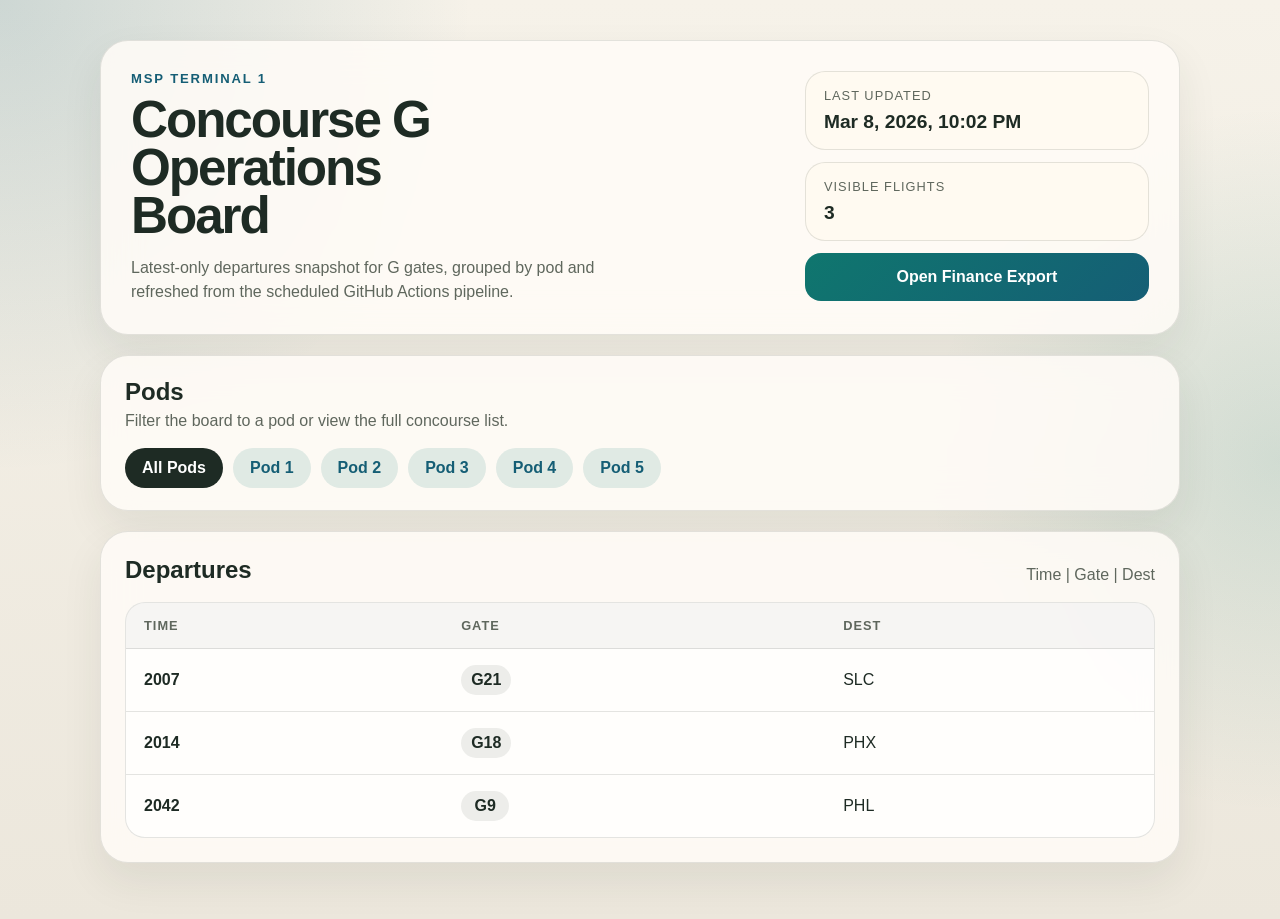
==== docs/index.html @ a5a3e218 "Initial commit" ====
<!doctype html>
<html lang="en">
  <head>
    <meta charset="utf-8">
    <meta name="viewport" content="width=device-width, initial-scale=1">
    <title>MSP G Concourse Ops Board</title>
    <link rel="stylesheet" href="./styles.css">
  </head>
  <body>
    <main class="shell">
      <section class="hero">
        <div class="hero-copy">
          <p class="eyebrow">MSP Terminal 1</p>
          <h1>Concourse G Operations Board</h1>
          <p class="lede">
            Latest-only departures snapshot for G gates, grouped by pod and refreshed from the
            scheduled GitHub Actions pipeline.
          </p>
        </div>
        <div class="hero-meta">
          <div class="stat">
            <span class="stat-label">Last Updated</span>
            <span class="stat-value" id="last-updated">Awaiting snapshot</span>
          </div>
          <div class="stat">
            <span class="stat-label">Visible Flights</span>
            <span class="stat-value" id="visible-count">0</span>
          </div>
          <a class="finance-link" href="./finance.txt">Open Finance Export</a>
        </div>
      </section>

      <section class="controls">
        <div class="controls-copy">
          <h2>Pods</h2>
          <p>Filter the board to a pod or view the full concourse list.</p>
        </div>
        <div class="pod-filters" id="pod-filters" aria-label="Pod filters"></div>
      </section>

      <section class="board">
        <div class="board-header">
          <h2>Departures</h2>
          <p id="board-caption">Time | Gate | Dest</p>
        </div>
        <div class="table-wrap">
          <table>
            <thead>
              <tr>
                <th>Time</th>
                <th>Gate</th>
                <th>Dest</th>
              </tr>
            </thead>
            <tbody id="departures-body"></tbody>
          </table>
          <div class="empty-state hidden" id="empty-state">No departures match this pod.</div>
        </div>
      </section>
    </main>

    <script src="./app.js" defer></script>
  </body>
</html>
---- docs/styles.css ----
:root {
  --bg: #f3efe6;
  --panel: rgba(255, 252, 247, 0.86);
  --panel-strong: #fffaf1;
  --ink: #1e2b24;
  --muted: #5f675d;
  --line: rgba(34, 45, 38, 0.12);
  --accent: #0f766e;
  --accent-strong: #155e75;
  --accent-soft: rgba(15, 118, 110, 0.12);
  --shadow: 0 18px 40px rgba(32, 45, 38, 0.08);
}

* {
  box-sizing: border-box;
}

body {
  margin: 0;
  min-height: 100vh;
  background:
    radial-gradient(circle at top left, rgba(21, 94, 117, 0.18), transparent 30%),
    radial-gradient(circle at right center, rgba(15, 118, 110, 0.14), transparent 26%),
    linear-gradient(180deg, #f6f2e9 0%, #ece7dc 100%);
  color: var(--ink);
  font-family: "Avenir Next", "Segoe UI", sans-serif;
}

.shell {
  width: min(1080px, calc(100vw - 32px));
  margin: 0 auto;
  padding: 40px 0 56px;
}

.hero,
.controls,
.board {
  background: var(--panel);
  backdrop-filter: blur(18px);
  border: 1px solid var(--line);
  border-radius: 28px;
  box-shadow: var(--shadow);
}

.hero {
  display: grid;
  gap: 24px;
  grid-template-columns: minmax(0, 1.7fr) minmax(280px, 0.9fr);
  padding: 30px;
}

.eyebrow {
  margin: 0 0 10px;
  color: var(--accent-strong);
  font-size: 0.82rem;
  font-weight: 700;
  letter-spacing: 0.14em;
  text-transform: uppercase;
}

h1,
h2,
p {
  margin: 0;
}

h1 {
  font-size: clamp(2rem, 4vw, 3.6rem);
  line-height: 0.94;
  letter-spacing: -0.04em;
  max-width: 12ch;
}

.lede {
  margin-top: 16px;
  max-width: 56ch;
  color: var(--muted);
  line-height: 1.5;
}

.hero-meta {
  display: grid;
  gap: 12px;
  align-content: start;
}

.stat {
  background: var(--panel-strong);
  border: 1px solid var(--line);
  border-radius: 20px;
  padding: 16px 18px;
}

.stat-label {
  display: block;
  color: var(--muted);
  font-size: 0.8rem;
  letter-spacing: 0.08em;
  text-transform: uppercase;
}

.stat-value {
  display: block;
  margin-top: 8px;
  font-size: 1.2rem;
  font-weight: 700;
}

.finance-link {
  display: inline-flex;
  align-items: center;
  justify-content: center;
  min-height: 48px;
  padding: 0 18px;
  border-radius: 16px;
  background: linear-gradient(135deg, var(--accent) 0%, var(--accent-strong) 100%);
  color: white;
  font-weight: 700;
  text-decoration: none;
}

.controls {
  margin-top: 20px;
  padding: 22px 24px;
}

.controls-copy p {
  margin-top: 6px;
  color: var(--muted);
}

.pod-filters {
  display: flex;
  flex-wrap: wrap;
  gap: 10px;
  margin-top: 18px;
}

.pill {
  appearance: none;
  border: 1px solid transparent;
  border-radius: 999px;
  background: var(--accent-soft);
  color: var(--accent-strong);
  cursor: pointer;
  font: inherit;
  font-weight: 700;
  padding: 10px 16px;
}

.pill.active {
  background: var(--ink);
  color: white;
}

.board {
  margin-top: 20px;
  padding: 24px;
}

.board-header {
  display: flex;
  align-items: end;
  justify-content: space-between;
  gap: 16px;
  margin-bottom: 18px;
}

#board-caption {
  color: var(--muted);
}

.table-wrap {
  overflow: hidden;
  border: 1px solid var(--line);
  border-radius: 20px;
  background: rgba(255, 255, 255, 0.74);
}

table {
  width: 100%;
  border-collapse: collapse;
}

thead th {
  padding: 15px 18px;
  background: rgba(30, 43, 36, 0.04);
  color: var(--muted);
  font-size: 0.8rem;
  letter-spacing: 0.08em;
  text-align: left;
  text-transform: uppercase;
}

tbody td {
  padding: 16px 18px;
  border-top: 1px solid var(--line);
  font-size: 1rem;
}

tbody tr:hover {
  background: rgba(15, 118, 110, 0.05);
}

.time-cell {
  font-variant-numeric: tabular-nums;
  font-weight: 700;
}

.gate-badge {
  display: inline-flex;
  min-width: 48px;
  justify-content: center;
  padding: 6px 10px;
  border-radius: 999px;
  background: rgba(30, 43, 36, 0.08);
  font-weight: 700;
}

.empty-state {
  padding: 24px 18px;
  color: var(--muted);
}

.hidden {
  display: none;
}

@media (max-width: 760px) {
  .shell {
    width: min(100vw - 20px, 1080px);
    padding: 20px 0 34px;
  }

  .hero {
    grid-template-columns: 1fr;
    padding: 24px;
  }

  .controls,
  .board {
    padding: 18px;
  }

  .board-header {
    flex-direction: column;
    align-items: start;
  }

  thead th,
  tbody td {
    padding: 13px 12px;
  }
}
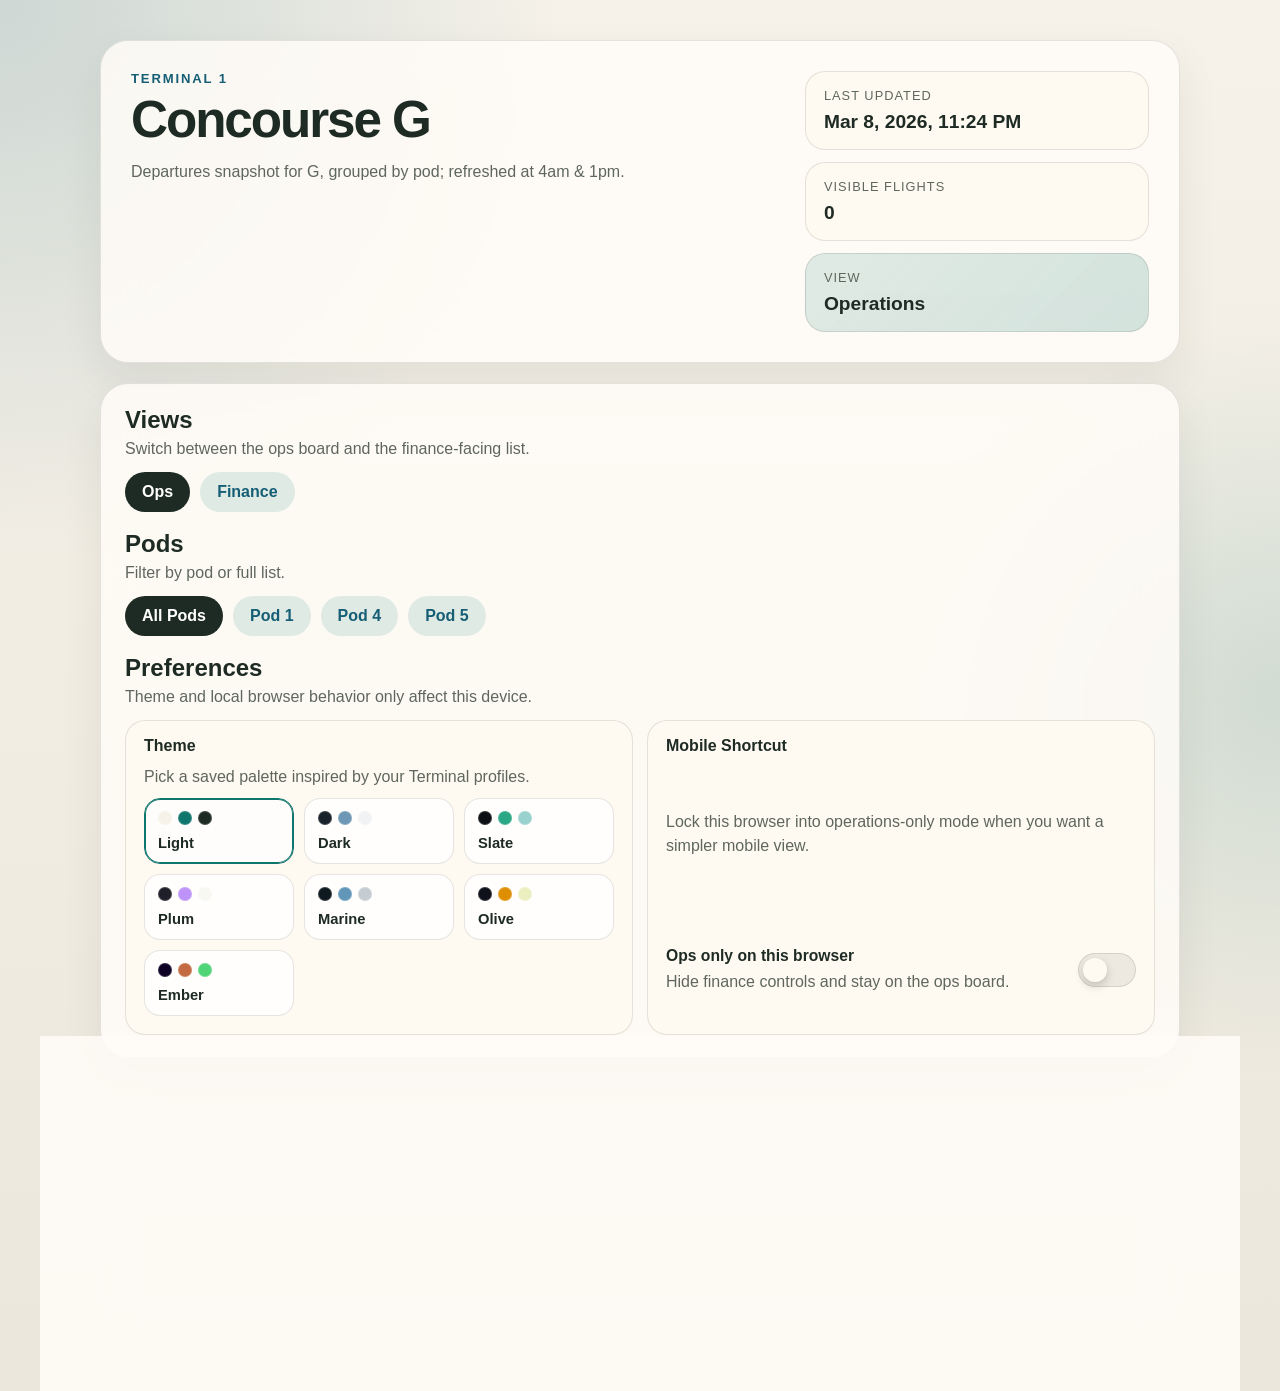
==== commit d89d4415: "Add themes and ops-only mode" ====
--- a/docs/index.html
+++ b/docs/index.html
@@ -3,18 +3,27 @@
   <head>
     <meta charset="utf-8">
     <meta name="viewport" content="width=device-width, initial-scale=1">
-    <title>MSP G Concourse Ops Board</title>
+    <title>MSP Flight Board</title>
+    <script>
+      try {
+        const theme = localStorage.getItem("mspage-gcon-theme");
+        if (theme) {
+          document.documentElement.dataset.theme = theme;
+        }
+      } catch (error) {
+        console.warn("Theme preference unavailable.", error);
+      }
+    </script>
     <link rel="stylesheet" href="./styles.css">
   </head>
   <body>
     <main class="shell">
       <section class="hero">
         <div class="hero-copy">
-          <p class="eyebrow">MSP Terminal 1</p>
-          <h1>Concourse G Operations Board</h1>
+          <p class="eyebrow">Terminal 1</p>
+          <h1>Concourse G</h1>
           <p class="lede">
-            Latest-only departures snapshot for G gates, grouped by pod and refreshed from the
-            scheduled GitHub Actions pipeline.
+            Departures snapshot for G, grouped by pod; refreshed at 4am & 1pm.
           </p>
         </div>
         <div class="hero-meta">
@@ -26,35 +35,74 @@
             <span class="stat-label">Visible Flights</span>
             <span class="stat-value" id="visible-count">0</span>
           </div>
-          <a class="finance-link" href="./finance.txt">Open Finance Export</a>
+          <div class="stat stat-accent">
+            <span class="stat-label">View</span>
+            <span class="stat-value" id="active-view-label">Operations</span>
+          </div>
         </div>
       </section>
 
       <section class="controls">
-        <div class="controls-copy">
-          <h2>Pods</h2>
-          <p>Filter the board to a pod or view the full concourse list.</p>
+        <div class="controls-block">
+          <div class="controls-copy">
+            <h2>Views</h2>
+            <p>Switch between the ops board and the finance-facing list.</p>
+          </div>
+          <div class="view-switch" id="view-switch" aria-label="View switch"></div>
         </div>
-        <div class="pod-filters" id="pod-filters" aria-label="Pod filters"></div>
+        <div class="controls-block">
+          <div class="controls-copy">
+            <h2>Pods</h2>
+            <p id="pod-copy">Filter by pod or full list.</p>
+          </div>
+          <div class="pod-filters" id="pod-filters" aria-label="Pod filters"></div>
+        </div>
+        <div class="controls-block">
+          <div class="controls-copy">
+            <h2>Preferences</h2>
+            <p>Theme and local browser behavior only affect this device.</p>
+          </div>
+          <div class="preferences-grid">
+            <div class="preference-card">
+              <h3>Theme</h3>
+              <p>Pick a saved palette inspired by your Terminal profiles.</p>
+              <div class="theme-switch" id="theme-switch" aria-label="Theme switch"></div>
+            </div>
+            <div class="preference-card">
+              <h3>Mobile Shortcut</h3>
+              <p>Lock this browser into operations-only mode when you want a simpler mobile view.</p>
+              <label class="ops-toggle" for="ops-only-toggle">
+                <span class="ops-toggle-copy">
+                  <strong>Ops only on this browser</strong>
+                  <span>Hide finance controls and stay on the ops board.</span>
+                </span>
+                <span class="toggle-ui">
+                  <input type="checkbox" id="ops-only-toggle">
+                  <span class="toggle-track" aria-hidden="true"></span>
+                </span>
+              </label>
+            </div>
+          </div>
+        </div>
       </section>
 
       <section class="board">
         <div class="board-header">
-          <h2>Departures</h2>
-          <p id="board-caption">Time | Gate | Dest</p>
+          <div>
+            <h2 id="board-title">Operations Board</h2>
+            <p id="board-caption">Time | Gate | Dest</p>
+          </div>
+          <div class="board-actions">
+            <p class="board-note" id="board-note">Flights stay visible through their ETD minute, then drop off the ops board.</p>
+            <a class="finance-link" id="finance-download" href="./finance.txt" download>Download Finance TXT</a>
+          </div>
         </div>
         <div class="table-wrap">
           <table>
-            <thead>
-              <tr>
-                <th>Time</th>
-                <th>Gate</th>
-                <th>Dest</th>
-              </tr>
-            </thead>
+            <thead id="departures-head"></thead>
             <tbody id="departures-body"></tbody>
           </table>
-          <div class="empty-state hidden" id="empty-state">No departures match this pod.</div>
+          <div class="empty-state hidden" id="empty-state">No departures match this view.</div>
         </div>
       </section>
     </main>
--- a/docs/styles.css
+++ b/docs/styles.css
@@ -1,14 +1,155 @@
 :root {
-  --bg: #f3efe6;
+  --bg-start: #f6f2e9;
+  --bg-end: #ece7dc;
+  --glow-a: rgba(21, 94, 117, 0.18);
+  --glow-b: rgba(15, 118, 110, 0.14);
   --panel: rgba(255, 252, 247, 0.86);
   --panel-strong: #fffaf1;
+  --table-surface: rgba(255, 255, 255, 0.74);
+  --thead-bg: rgba(30, 43, 36, 0.04);
+  --badge-bg: rgba(30, 43, 36, 0.08);
+  --badge-text: #1e2b24;
   --ink: #1e2b24;
   --muted: #5f675d;
   --line: rgba(34, 45, 38, 0.12);
   --accent: #0f766e;
   --accent-strong: #155e75;
   --accent-soft: rgba(15, 118, 110, 0.12);
+  --accent-soft-strong: rgba(15, 118, 110, 0.18);
+  --button-text: #ffffff;
   --shadow: 0 18px 40px rgba(32, 45, 38, 0.08);
+}
+
+html[data-theme="dark"] {
+  --bg-start: #141a22;
+  --bg-end: #0f1319;
+  --glow-a: rgba(109, 151, 181, 0.16);
+  --glow-b: rgba(72, 144, 166, 0.14);
+  --panel: rgba(24, 33, 43, 0.86);
+  --panel-strong: rgba(31, 42, 55, 0.96);
+  --table-surface: rgba(17, 24, 32, 0.78);
+  --thead-bg: rgba(240, 242, 244, 0.05);
+  --badge-bg: rgba(240, 242, 244, 0.08);
+  --badge-text: #f0f2f4;
+  --ink: #f0f2f4;
+  --muted: #a5b1bc;
+  --line: rgba(226, 232, 240, 0.12);
+  --accent: #6d97b5;
+  --accent-strong: #4f728e;
+  --accent-soft: rgba(109, 151, 181, 0.14);
+  --accent-soft-strong: rgba(109, 151, 181, 0.22);
+  --button-text: #f7fbff;
+  --shadow: 0 24px 54px rgba(0, 0, 0, 0.28);
+}
+
+html[data-theme="slate"] {
+  --bg-start: #0b1117;
+  --bg-end: #081016;
+  --glow-a: rgba(42, 168, 134, 0.2);
+  --glow-b: rgba(49, 133, 158, 0.16);
+  --panel: rgba(11, 23, 29, 0.9);
+  --panel-strong: rgba(15, 28, 35, 0.96);
+  --table-surface: rgba(9, 18, 24, 0.84);
+  --thead-bg: rgba(153, 209, 206, 0.06);
+  --badge-bg: rgba(153, 209, 206, 0.12);
+  --badge-text: #99d1ce;
+  --ink: #99d1ce;
+  --muted: #6fa19e;
+  --line: rgba(153, 209, 206, 0.12);
+  --accent: #2aa886;
+  --accent-strong: #1e7c6d;
+  --accent-soft: rgba(42, 168, 134, 0.16);
+  --accent-soft-strong: rgba(42, 168, 134, 0.24);
+  --button-text: #f0fffc;
+  --shadow: 0 24px 54px rgba(1, 8, 11, 0.34);
+}
+
+html[data-theme="plum"] {
+  --bg-start: #1a1b24;
+  --bg-end: #13141b;
+  --glow-a: rgba(189, 147, 249, 0.16);
+  --glow-b: rgba(255, 121, 198, 0.12);
+  --panel: rgba(28, 29, 40, 0.9);
+  --panel-strong: rgba(36, 37, 50, 0.96);
+  --table-surface: rgba(20, 21, 31, 0.82);
+  --thead-bg: rgba(248, 248, 242, 0.05);
+  --badge-bg: rgba(248, 248, 242, 0.08);
+  --badge-text: #f8f8f2;
+  --ink: #f8f8f2;
+  --muted: #b8b4d0;
+  --line: rgba(248, 248, 242, 0.1);
+  --accent: #bd93f9;
+  --accent-strong: #8a6acb;
+  --accent-soft: rgba(189, 147, 249, 0.16);
+  --accent-soft-strong: rgba(189, 147, 249, 0.24);
+  --button-text: #ffffff;
+  --shadow: 0 24px 54px rgba(10, 10, 18, 0.38);
+}
+
+html[data-theme="marine"] {
+  --bg-start: #0d171d;
+  --bg-end: #0a1117;
+  --glow-a: rgba(97, 150, 184, 0.16);
+  --glow-b: rgba(71, 114, 149, 0.12);
+  --panel: rgba(13, 25, 32, 0.9);
+  --panel-strong: rgba(16, 32, 40, 0.96);
+  --table-surface: rgba(9, 19, 25, 0.8);
+  --thead-bg: rgba(197, 205, 211, 0.05);
+  --badge-bg: rgba(197, 205, 211, 0.1);
+  --badge-text: #c5cdd3;
+  --ink: #c5cdd3;
+  --muted: #8fa4b2;
+  --line: rgba(197, 205, 211, 0.1);
+  --accent: #6196b8;
+  --accent-strong: #497494;
+  --accent-soft: rgba(97, 150, 184, 0.16);
+  --accent-soft-strong: rgba(97, 150, 184, 0.24);
+  --button-text: #f2f8fb;
+  --shadow: 0 24px 54px rgba(2, 9, 12, 0.34);
+}
+
+html[data-theme="olive"] {
+  --bg-start: #0d1118;
+  --bg-end: #13181f;
+  --glow-a: rgba(222, 142, 0, 0.18);
+  --glow-b: rgba(106, 201, 143, 0.12);
+  --panel: rgba(15, 19, 26, 0.9);
+  --panel-strong: rgba(19, 24, 31, 0.96);
+  --table-surface: rgba(12, 16, 22, 0.82);
+  --thead-bg: rgba(235, 239, 192, 0.05);
+  --badge-bg: rgba(235, 239, 192, 0.08);
+  --badge-text: #ebefc0;
+  --ink: #ebefc0;
+  --muted: #aab182;
+  --line: rgba(235, 239, 192, 0.1);
+  --accent: #de8e00;
+  --accent-strong: #ac6e00;
+  --accent-soft: rgba(222, 142, 0, 0.16);
+  --accent-soft-strong: rgba(222, 142, 0, 0.24);
+  --button-text: #fff7e8;
+  --shadow: 0 24px 54px rgba(5, 7, 12, 0.36);
+}
+
+html[data-theme="ember"] {
+  --bg-start: #11011f;
+  --bg-end: #1b0728;
+  --glow-a: rgba(196, 106, 67, 0.18);
+  --glow-b: rgba(79, 212, 120, 0.12);
+  --panel: rgba(18, 5, 34, 0.9);
+  --panel-strong: rgba(24, 9, 40, 0.96);
+  --table-surface: rgba(14, 4, 26, 0.82);
+  --thead-bg: rgba(79, 212, 120, 0.06);
+  --badge-bg: rgba(79, 212, 120, 0.12);
+  --badge-text: #4fd478;
+  --ink: #54df8a;
+  --muted: #c8a796;
+  --line: rgba(84, 223, 138, 0.12);
+  --accent: #c46a43;
+  --accent-strong: #93492b;
+  --accent-soft: rgba(196, 106, 67, 0.18);
+  --accent-soft-strong: rgba(196, 106, 67, 0.28);
+  --button-text: #fff4ef;
+  --shadow: 0 24px 54px rgba(8, 0, 15, 0.42);
 }
 
 * {
@@ -19,11 +160,12 @@
   margin: 0;
   min-height: 100vh;
   background:
-    radial-gradient(circle at top left, rgba(21, 94, 117, 0.18), transparent 30%),
-    radial-gradient(circle at right center, rgba(15, 118, 110, 0.14), transparent 26%),
-    linear-gradient(180deg, #f6f2e9 0%, #ece7dc 100%);
+    radial-gradient(circle at top left, var(--glow-a), transparent 30%),
+    radial-gradient(circle at right center, var(--glow-b), transparent 26%),
+    linear-gradient(180deg, var(--bg-start) 0%, var(--bg-end) 100%);
   color: var(--ink);
   font-family: "Avenir Next", "Segoe UI", sans-serif;
+  transition: background 220ms ease, color 220ms ease;
 }
 
 .shell {
@@ -106,6 +248,10 @@
   font-weight: 700;
 }
 
+.stat-accent {
+  background: linear-gradient(135deg, var(--accent-soft), var(--accent-soft-strong));
+}
+
 .finance-link {
   display: inline-flex;
   align-items: center;
@@ -114,14 +260,21 @@
   padding: 0 18px;
   border-radius: 16px;
   background: linear-gradient(135deg, var(--accent) 0%, var(--accent-strong) 100%);
-  color: white;
+  color: var(--button-text);
   font-weight: 700;
   text-decoration: none;
 }
 
 .controls {
   margin-top: 20px;
+  display: grid;
+  gap: 18px;
   padding: 22px 24px;
+}
+
+.controls-block {
+  display: grid;
+  gap: 14px;
 }
 
 .controls-copy p {
@@ -129,11 +282,84 @@
   color: var(--muted);
 }
 
+.preferences-grid {
+  display: grid;
+  gap: 14px;
+  grid-template-columns: repeat(2, minmax(0, 1fr));
+}
+
+.preference-card {
+  display: grid;
+  gap: 10px;
+  padding: 16px 18px 18px;
+  border: 1px solid var(--line);
+  border-radius: 20px;
+  background: var(--panel-strong);
+}
+
+.preference-card h3 {
+  margin: 0;
+  font-size: 1rem;
+}
+
+.preference-card p {
+  color: var(--muted);
+  line-height: 1.45;
+}
+
+.theme-switch,
+.view-switch,
 .pod-filters {
   display: flex;
   flex-wrap: wrap;
   gap: 10px;
-  margin-top: 18px;
+}
+
+.theme-switch {
+  display: grid;
+  grid-template-columns: repeat(auto-fit, minmax(112px, 1fr));
+}
+
+.theme-chip {
+  display: grid;
+  gap: 10px;
+  justify-items: start;
+  padding: 12px 13px;
+  border: 1px solid var(--line);
+  border-radius: 16px;
+  background: var(--table-surface);
+  color: var(--ink);
+  cursor: pointer;
+  font: inherit;
+  text-align: left;
+  transition: transform 140ms ease, border-color 140ms ease, background 140ms ease;
+}
+
+.theme-chip:hover {
+  transform: translateY(-1px);
+  border-color: var(--accent);
+}
+
+.theme-chip.active {
+  border-color: var(--accent);
+  box-shadow: inset 0 0 0 1px var(--accent);
+}
+
+.theme-swatch {
+  display: flex;
+  gap: 6px;
+}
+
+.theme-dot {
+  width: 14px;
+  height: 14px;
+  border-radius: 999px;
+  border: 1px solid rgba(255, 255, 255, 0.16);
+}
+
+.theme-label {
+  font-size: 0.92rem;
+  font-weight: 700;
 }
 
 .pill {
@@ -153,6 +379,76 @@
   color: white;
 }
 
+.ops-toggle {
+  display: flex;
+  align-items: center;
+  justify-content: space-between;
+  gap: 16px;
+  padding: 12px 0 0;
+}
+
+.ops-toggle-copy {
+  display: grid;
+  gap: 6px;
+}
+
+.ops-toggle-copy strong {
+  font-size: 0.98rem;
+}
+
+.ops-toggle-copy span {
+  color: var(--muted);
+  line-height: 1.4;
+}
+
+.toggle-ui {
+  position: relative;
+  display: inline-flex;
+}
+
+.toggle-ui input {
+  position: absolute;
+  inset: 0;
+  opacity: 0;
+  cursor: pointer;
+}
+
+.toggle-track {
+  position: relative;
+  width: 58px;
+  height: 34px;
+  border-radius: 999px;
+  border: 1px solid var(--line);
+  background: var(--badge-bg);
+  transition: background 180ms ease, border-color 180ms ease;
+}
+
+.toggle-track::after {
+  content: "";
+  position: absolute;
+  top: 4px;
+  left: 4px;
+  width: 24px;
+  height: 24px;
+  border-radius: 999px;
+  background: var(--panel-strong);
+  box-shadow: 0 4px 10px rgba(0, 0, 0, 0.18);
+  transition: transform 180ms ease;
+}
+
+.toggle-ui input:checked + .toggle-track {
+  background: linear-gradient(135deg, var(--accent), var(--accent-strong));
+  border-color: transparent;
+}
+
+.toggle-ui input:checked + .toggle-track::after {
+  transform: translateX(24px);
+}
+
+.pod-filters.disabled {
+  opacity: 0.45;
+}
+
 .board {
   margin-top: 20px;
   padding: 24px;
@@ -166,15 +462,27 @@
   margin-bottom: 18px;
 }
 
+.board-actions {
+  display: grid;
+  gap: 10px;
+  justify-items: end;
+}
+
 #board-caption {
   color: var(--muted);
+  margin-top: 6px;
+}
+
+.board-note {
+  color: var(--muted);
+  text-align: right;
 }
 
 .table-wrap {
   overflow: hidden;
   border: 1px solid var(--line);
   border-radius: 20px;
-  background: rgba(255, 255, 255, 0.74);
+  background: var(--table-surface);
 }
 
 table {
@@ -184,7 +492,7 @@
 
 thead th {
   padding: 15px 18px;
-  background: rgba(30, 43, 36, 0.04);
+  background: var(--thead-bg);
   color: var(--muted);
   font-size: 0.8rem;
   letter-spacing: 0.08em;
@@ -199,7 +507,7 @@
 }
 
 tbody tr:hover {
-  background: rgba(15, 118, 110, 0.05);
+  background: var(--accent-soft);
 }
 
 .time-cell {
@@ -213,7 +521,8 @@
   justify-content: center;
   padding: 6px 10px;
   border-radius: 999px;
-  background: rgba(30, 43, 36, 0.08);
+  background: var(--badge-bg);
+  color: var(--badge-text);
   font-weight: 700;
 }
 
@@ -242,13 +551,29 @@
     padding: 18px;
   }
 
+  .preferences-grid {
+    grid-template-columns: 1fr;
+  }
+
   .board-header {
     flex-direction: column;
     align-items: start;
   }
 
+  .board-actions {
+    justify-items: start;
+  }
+
+  .board-note {
+    text-align: left;
+  }
+
   thead th,
   tbody td {
     padding: 13px 12px;
   }
-}
+
+  .theme-switch {
+    grid-template-columns: repeat(2, minmax(0, 1fr));
+  }
+}
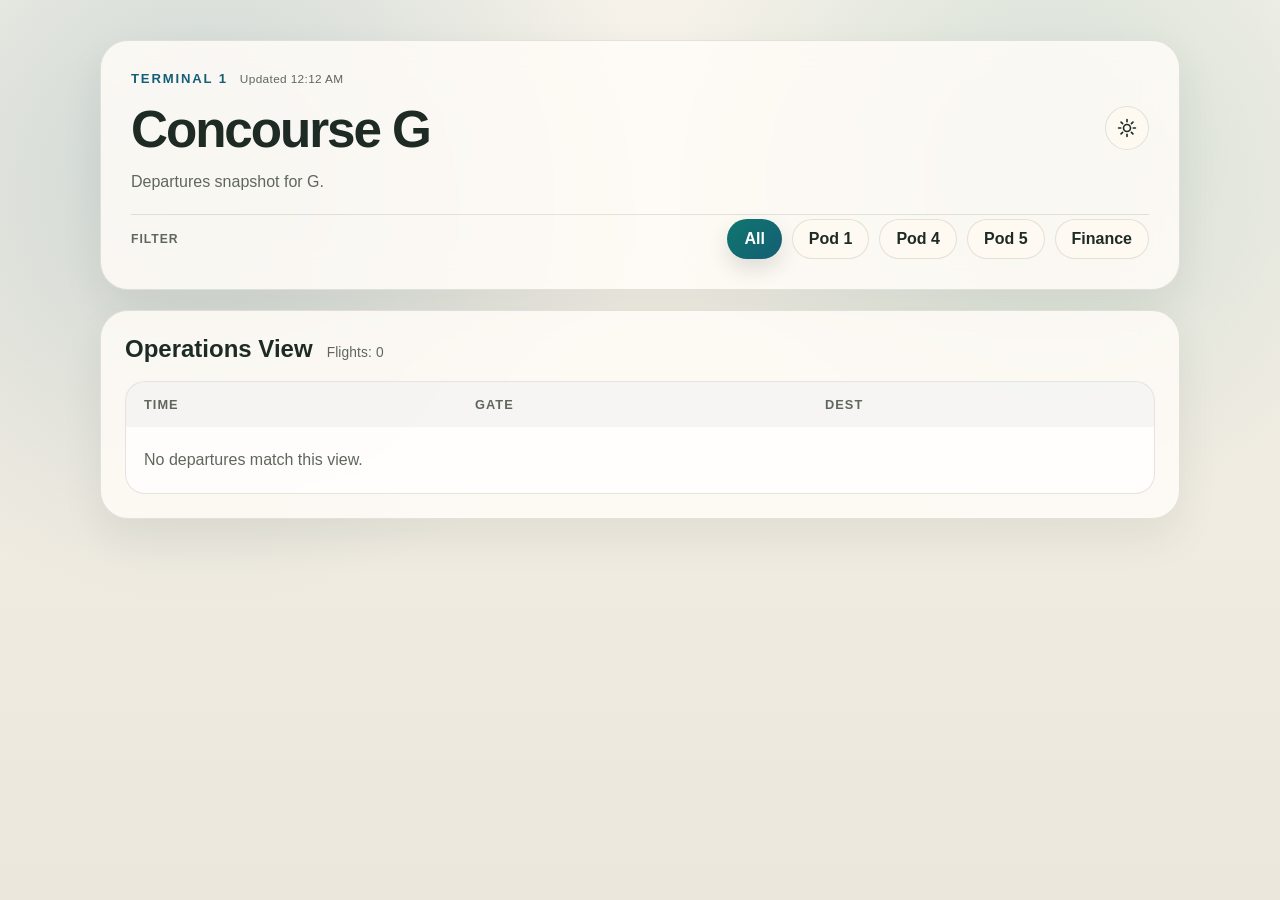
==== commit d24d2eaf: "Refine board interactions and urgency states" ====
--- a/docs/index.html
+++ b/docs/index.html
@@ -19,82 +19,39 @@
   <body>
     <main class="shell">
       <section class="hero">
-        <div class="hero-copy">
+        <div class="eyebrow-row">
           <p class="eyebrow">Terminal 1</p>
-          <h1>Concourse G</h1>
-          <p class="lede">
-            Departures snapshot for G, grouped by pod; refreshed at 4am & 1pm.
-          </p>
+          <p class="eyebrow-meta" id="last-updated-inline">Awaiting snapshot</p>
         </div>
-        <div class="hero-meta">
-          <div class="stat">
-            <span class="stat-label">Last Updated</span>
-            <span class="stat-value" id="last-updated">Awaiting snapshot</span>
+        <div class="hero-heading">
+          <div class="hero-copy">
+            <h1>Concourse G</h1>
+            <p class="lede">
+              Departures snapshot for G.
+            </p>
           </div>
-          <div class="stat">
-            <span class="stat-label">Visible Flights</span>
-            <span class="stat-value" id="visible-count">0</span>
-          </div>
-          <div class="stat stat-accent">
-            <span class="stat-label">View</span>
-            <span class="stat-value" id="active-view-label">Operations</span>
+          <div class="theme-inline">
+            <button type="button" class="theme-cycle" id="theme-cycle" aria-label="Cycle theme">
+              <svg viewBox="0 0 24 24" role="presentation" focusable="false">
+                <circle cx="12" cy="12" r="4" fill="none" stroke="currentColor" stroke-width="1.8"/>
+              </svg>
+            </button>
           </div>
         </div>
-      </section>
-
-      <section class="controls">
-        <div class="controls-block">
-          <div class="controls-copy">
-            <h2>Views</h2>
-            <p>Switch between the ops board and the finance-facing list.</p>
-          </div>
-          <div class="view-switch" id="view-switch" aria-label="View switch"></div>
-        </div>
-        <div class="controls-block">
-          <div class="controls-copy">
-            <h2>Pods</h2>
-            <p id="pod-copy">Filter by pod or full list.</p>
-          </div>
-          <div class="pod-filters" id="pod-filters" aria-label="Pod filters"></div>
-        </div>
-        <div class="controls-block">
-          <div class="controls-copy">
-            <h2>Preferences</h2>
-            <p>Theme and local browser behavior only affect this device.</p>
-          </div>
-          <div class="preferences-grid">
-            <div class="preference-card">
-              <h3>Theme</h3>
-              <p>Pick a saved palette inspired by your Terminal profiles.</p>
-              <div class="theme-switch" id="theme-switch" aria-label="Theme switch"></div>
-            </div>
-            <div class="preference-card">
-              <h3>Mobile Shortcut</h3>
-              <p>Lock this browser into operations-only mode when you want a simpler mobile view.</p>
-              <label class="ops-toggle" for="ops-only-toggle">
-                <span class="ops-toggle-copy">
-                  <strong>Ops only on this browser</strong>
-                  <span>Hide finance controls and stay on the ops board.</span>
-                </span>
-                <span class="toggle-ui">
-                  <input type="checkbox" id="ops-only-toggle">
-                  <span class="toggle-track" aria-hidden="true"></span>
-                </span>
-              </label>
-            </div>
-          </div>
+        <div class="hero-toolbar">
+          <span class="toolbar-label">Filter</span>
+          <div class="pod-filters" id="pod-filters" aria-label="Board filters"></div>
         </div>
       </section>
 
       <section class="board">
         <div class="board-header">
-          <div>
-            <h2 id="board-title">Operations Board</h2>
-            <p id="board-caption">Time | Gate | Dest</p>
+          <div class="board-heading">
+            <h2 id="board-title">Operations View</h2>
+            <p class="board-count" id="visible-count">Flights: 0</p>
           </div>
           <div class="board-actions">
-            <p class="board-note" id="board-note">Flights stay visible through their ETD minute, then drop off the ops board.</p>
-            <a class="finance-link" id="finance-download" href="./finance.txt" download>Download Finance TXT</a>
+            <p class="board-note hidden" id="board-note"></p>
           </div>
         </div>
         <div class="table-wrap">
--- a/docs/styles.css
+++ b/docs/styles.css
@@ -160,8 +160,8 @@
   margin: 0;
   min-height: 100vh;
   background:
-    radial-gradient(circle at top left, var(--glow-a), transparent 30%),
-    radial-gradient(circle at right center, var(--glow-b), transparent 26%),
+    radial-gradient(circle at 16% 18%, var(--glow-a), transparent 34%),
+    radial-gradient(circle at 82% 16%, var(--glow-b), transparent 30%),
     linear-gradient(180deg, var(--bg-start) 0%, var(--bg-end) 100%);
   color: var(--ink);
   font-family: "Avenir Next", "Segoe UI", sans-serif;
@@ -175,7 +175,6 @@
 }
 
 .hero,
-.controls,
 .board {
   background: var(--panel);
   backdrop-filter: blur(18px);
@@ -186,13 +185,13 @@
 
 .hero {
   display: grid;
-  gap: 24px;
-  grid-template-columns: minmax(0, 1.7fr) minmax(280px, 0.9fr);
+  gap: 20px;
   padding: 30px;
+  animation: reveal-up 520ms cubic-bezier(0.2, 0.8, 0.2, 1) both;
 }
 
 .eyebrow {
-  margin: 0 0 10px;
+  margin: 0;
   color: var(--accent-strong);
   font-size: 0.82rem;
   font-weight: 700;
@@ -200,6 +199,18 @@
   text-transform: uppercase;
 }
 
+.eyebrow-row {
+  display: flex;
+  align-items: baseline;
+  gap: 12px;
+}
+
+.eyebrow-meta {
+  color: var(--muted);
+  font-size: 0.74rem;
+  letter-spacing: 0.03em;
+}
+
 h1,
 h2,
 p {
@@ -220,238 +231,117 @@
   line-height: 1.5;
 }
 
-.hero-meta {
+.hero-heading {
   display: grid;
+  grid-template-columns: minmax(0, 1fr) auto;
+  align-items: start;
+  gap: 16px;
+}
+
+.hero-copy {
+  min-width: 0;
+}
+
+.hero-toolbar {
+  display: flex;
+  align-items: center;
+  justify-content: space-between;
   gap: 12px;
-  align-content: start;
-}
-
-.stat {
-  background: var(--panel-strong);
-  border: 1px solid var(--line);
-  border-radius: 20px;
-  padding: 16px 18px;
-}
-
-.stat-label {
-  display: block;
+  flex-wrap: wrap;
+  padding-top: 4px;
+  border-top: 1px solid var(--line);
+}
+
+.toolbar-label {
   color: var(--muted);
-  font-size: 0.8rem;
+  font-size: 0.76rem;
+  font-weight: 700;
   letter-spacing: 0.08em;
   text-transform: uppercase;
 }
 
-.stat-value {
-  display: block;
-  margin-top: 8px;
-  font-size: 1.2rem;
-  font-weight: 700;
-}
-
-.stat-accent {
-  background: linear-gradient(135deg, var(--accent-soft), var(--accent-soft-strong));
-}
-
-.finance-link {
+.theme-cycle:hover,
+.pill:hover {
+  transform: translateY(-1px);
+}
+
+.theme-cycle svg {
+  width: 100%;
+  height: 100%;
+}
+
+.theme-inline {
   display: inline-flex;
   align-items: center;
-  justify-content: center;
-  min-height: 48px;
-  padding: 0 18px;
-  border-radius: 16px;
-  background: linear-gradient(135deg, var(--accent) 0%, var(--accent-strong) 100%);
-  color: var(--button-text);
-  font-weight: 700;
-  text-decoration: none;
-}
-
-.controls {
-  margin-top: 20px;
-  display: grid;
-  gap: 18px;
-  padding: 22px 24px;
-}
-
-.controls-block {
-  display: grid;
-  gap: 14px;
-}
-
-.controls-copy p {
-  margin-top: 6px;
-  color: var(--muted);
-}
-
-.preferences-grid {
-  display: grid;
-  gap: 14px;
-  grid-template-columns: repeat(2, minmax(0, 1fr));
-}
-
-.preference-card {
-  display: grid;
-  gap: 10px;
-  padding: 16px 18px 18px;
-  border: 1px solid var(--line);
-  border-radius: 20px;
-  background: var(--panel-strong);
-}
-
-.preference-card h3 {
-  margin: 0;
-  font-size: 1rem;
-}
-
-.preference-card p {
-  color: var(--muted);
-  line-height: 1.45;
-}
-
-.theme-switch,
-.view-switch,
+  justify-self: end;
+}
+
 .pod-filters {
+  position: relative;
   display: flex;
   flex-wrap: wrap;
   gap: 10px;
-}
-
-.theme-switch {
-  display: grid;
-  grid-template-columns: repeat(auto-fit, minmax(112px, 1fr));
-}
-
-.theme-chip {
-  display: grid;
-  gap: 10px;
-  justify-items: start;
-  padding: 12px 13px;
-  border: 1px solid var(--line);
-  border-radius: 16px;
-  background: var(--table-surface);
-  color: var(--ink);
-  cursor: pointer;
-  font: inherit;
-  text-align: left;
-  transition: transform 140ms ease, border-color 140ms ease, background 140ms ease;
-}
-
-.theme-chip:hover {
-  transform: translateY(-1px);
-  border-color: var(--accent);
-}
-
-.theme-chip.active {
-  border-color: var(--accent);
-  box-shadow: inset 0 0 0 1px var(--accent);
-}
-
-.theme-swatch {
-  display: flex;
-  gap: 6px;
-}
-
-.theme-dot {
-  width: 14px;
-  height: 14px;
+  justify-content: start;
+}
+
+.filter-indicator {
+  position: absolute;
+  left: 0;
+  top: 0;
   border-radius: 999px;
-  border: 1px solid rgba(255, 255, 255, 0.16);
-}
-
-.theme-label {
-  font-size: 0.92rem;
-  font-weight: 700;
+  background: linear-gradient(135deg, var(--accent) 0%, var(--accent-strong) 100%);
+  box-shadow: 0 10px 22px rgba(0, 0, 0, 0.12);
+  transition: transform 420ms cubic-bezier(0.2, 0.8, 0.2, 1), width 420ms cubic-bezier(0.2, 0.8, 0.2, 1), height 420ms cubic-bezier(0.2, 0.8, 0.2, 1);
+  z-index: 0;
 }
 
 .pill {
   appearance: none;
-  border: 1px solid transparent;
+  border: 1px solid var(--line);
   border-radius: 999px;
-  background: var(--accent-soft);
-  color: var(--accent-strong);
+  background: var(--panel-strong);
+  color: var(--ink);
   cursor: pointer;
   font: inherit;
   font-weight: 700;
   padding: 10px 16px;
+  transition: transform 180ms ease, background 180ms ease, color 180ms ease, border-color 180ms ease;
+  position: relative;
+  z-index: 1;
 }
 
 .pill.active {
-  background: var(--ink);
-  color: white;
-}
-
-.ops-toggle {
-  display: flex;
-  align-items: center;
-  justify-content: space-between;
-  gap: 16px;
-  padding: 12px 0 0;
-}
-
-.ops-toggle-copy {
-  display: grid;
-  gap: 6px;
-}
-
-.ops-toggle-copy strong {
-  font-size: 0.98rem;
-}
-
-.ops-toggle-copy span {
-  color: var(--muted);
-  line-height: 1.4;
-}
-
-.toggle-ui {
-  position: relative;
-  display: inline-flex;
-}
-
-.toggle-ui input {
-  position: absolute;
-  inset: 0;
-  opacity: 0;
-  cursor: pointer;
-}
-
-.toggle-track {
-  position: relative;
-  width: 58px;
-  height: 34px;
-  border-radius: 999px;
+  background: transparent;
+  border-color: transparent;
+  color: var(--button-text);
+}
+
+.theme-cycle {
+  width: 44px;
+  height: 44px;
+  padding: 10px;
   border: 1px solid var(--line);
-  background: var(--badge-bg);
-  transition: background 180ms ease, border-color 180ms ease;
-}
-
-.toggle-track::after {
-  content: "";
-  position: absolute;
-  top: 4px;
-  left: 4px;
-  width: 24px;
-  height: 24px;
   border-radius: 999px;
   background: var(--panel-strong);
-  box-shadow: 0 4px 10px rgba(0, 0, 0, 0.18);
-  transition: transform 180ms ease;
-}
-
-.toggle-ui input:checked + .toggle-track {
-  background: linear-gradient(135deg, var(--accent), var(--accent-strong));
-  border-color: transparent;
-}
-
-.toggle-ui input:checked + .toggle-track::after {
-  transform: translateX(24px);
-}
-
-.pod-filters.disabled {
-  opacity: 0.45;
+  color: var(--ink);
+  cursor: pointer;
+  font: inherit;
+  font-weight: 700;
+  justify-self: start;
+  display: inline-flex;
+  align-items: center;
+  justify-content: center;
+  transition: transform 220ms ease, background 220ms ease, color 220ms ease, border-color 220ms ease;
+}
+
+.theme-cycle.is-spinning svg {
+  animation: theme-spin 360ms cubic-bezier(0.22, 1, 0.36, 1);
 }
 
 .board {
   margin-top: 20px;
   padding: 24px;
+  animation: reveal-up 620ms cubic-bezier(0.2, 0.8, 0.2, 1) 80ms both;
 }
 
 .board-header {
@@ -462,20 +352,43 @@
   margin-bottom: 18px;
 }
 
+.board-heading {
+  display: flex;
+  align-items: baseline;
+  gap: 14px;
+  flex-wrap: wrap;
+}
+
 .board-actions {
   display: grid;
   gap: 10px;
   justify-items: end;
 }
 
-#board-caption {
+.board-count {
+  display: inline-flex;
+  align-items: center;
+  gap: 6px;
   color: var(--muted);
-  margin-top: 6px;
+  font-size: 0.86rem;
+  letter-spacing: 0.01em;
 }
 
 .board-note {
   color: var(--muted);
   text-align: right;
+  max-width: 40ch;
+}
+
+.flight-cell,
+.gate-number-cell {
+  font-variant-numeric: tabular-nums;
+}
+
+.flight-cell,
+.gate-number-cell,
+.time-cell {
+  font-weight: 700;
 }
 
 .table-wrap {
@@ -483,6 +396,11 @@
   border: 1px solid var(--line);
   border-radius: 20px;
   background: var(--table-surface);
+  transition: border-color 180ms ease, box-shadow 180ms ease;
+}
+
+.table-wrap.is-refreshing {
+  animation: table-refresh 260ms cubic-bezier(0.2, 0.8, 0.2, 1);
 }
 
 table {
@@ -498,16 +416,70 @@
   letter-spacing: 0.08em;
   text-align: left;
   text-transform: uppercase;
+  will-change: transform, opacity;
 }
 
 tbody td {
-  padding: 16px 18px;
+  height: 52px;
+  padding: 12px 18px;
   border-top: 1px solid var(--line);
   font-size: 1rem;
-}
-
-tbody tr:hover {
-  background: var(--accent-soft);
+  transition: background 220ms ease, box-shadow 220ms ease;
+  vertical-align: middle;
+}
+
+.board-row {
+  transform-origin: center;
+  will-change: transform, opacity, background;
+}
+
+.is-window {
+  transition: background 220ms ease;
+}
+
+.is-window-red-4 td {
+  background-image:
+    linear-gradient(
+      90deg,
+      transparent 0%,
+      rgba(153, 27, 27, 0.05) 28%,
+      rgba(153, 27, 27, 0.16) 46%,
+      rgba(127, 29, 29, 0.34) 50%,
+      rgba(153, 27, 27, 0.16) 54%,
+      rgba(153, 27, 27, 0.05) 72%,
+      transparent 100%
+    );
+  background-repeat: no-repeat;
+  background-size: 240% 100%;
+  animation: critical-row-sweep 760ms linear infinite;
+}
+
+.is-window-red-4 td:first-child {
+  animation: critical-row-sweep 760ms linear infinite;
+}
+
+.is-window-red-3 td {
+  background: transparent;
+}
+
+.is-window-red-2 td {
+  background: transparent;
+}
+
+.is-window-red-1 td {
+  background: transparent;
+}
+
+.is-window-yellow-3 td {
+  background: transparent;
+}
+
+.is-window-yellow-2 td {
+  background: transparent;
+}
+
+.is-window-yellow-1 td {
+  background: transparent;
 }
 
 .time-cell {
@@ -535,6 +507,69 @@
   display: none;
 }
 
+@keyframes reveal-up {
+  from {
+    opacity: 0;
+    transform: translateY(16px);
+  }
+  to {
+    opacity: 1;
+    transform: translateY(0);
+  }
+}
+
+@keyframes theme-spin {
+  from {
+    transform: rotate(-18deg) scale(0.92);
+  }
+  55% {
+    transform: rotate(14deg) scale(1.04);
+  }
+  to {
+    transform: rotate(0deg) scale(1);
+  }
+}
+
+@keyframes table-refresh {
+  0% {
+    transform: translateY(8px);
+    opacity: 0.82;
+  }
+  100% {
+    transform: translateY(0);
+    opacity: 1;
+  }
+}
+
+@keyframes critical-row-sweep {
+  0% {
+    background-position: 140% 0;
+  }
+  100% {
+    background-position: -40% 0;
+  }
+}
+
+@media (prefers-reduced-motion: reduce) {
+  .hero,
+  .board,
+  .theme-cycle.is-spinning svg {
+    animation: none !important;
+  }
+
+  .theme-cycle,
+  .pill,
+  .is-window,
+  .is-window-red-4 td,
+  .filter-indicator {
+    transition: none;
+  }
+
+  .is-window-red-4 td {
+    animation: none !important;
+  }
+}
+
 @media (max-width: 760px) {
   .shell {
     width: min(100vw - 20px, 1080px);
@@ -542,17 +577,16 @@
   }
 
   .hero {
-    grid-template-columns: 1fr;
     padding: 24px;
   }
 
-  .controls,
+  .hero-toolbar {
+    align-items: start;
+    flex-direction: column;
+  }
+
   .board {
     padding: 18px;
-  }
-
-  .preferences-grid {
-    grid-template-columns: 1fr;
   }
 
   .board-header {
@@ -572,8 +606,4 @@
   tbody td {
     padding: 13px 12px;
   }
-
-  .theme-switch {
-    grid-template-columns: repeat(2, minmax(0, 1fr));
-  }
-}
+}
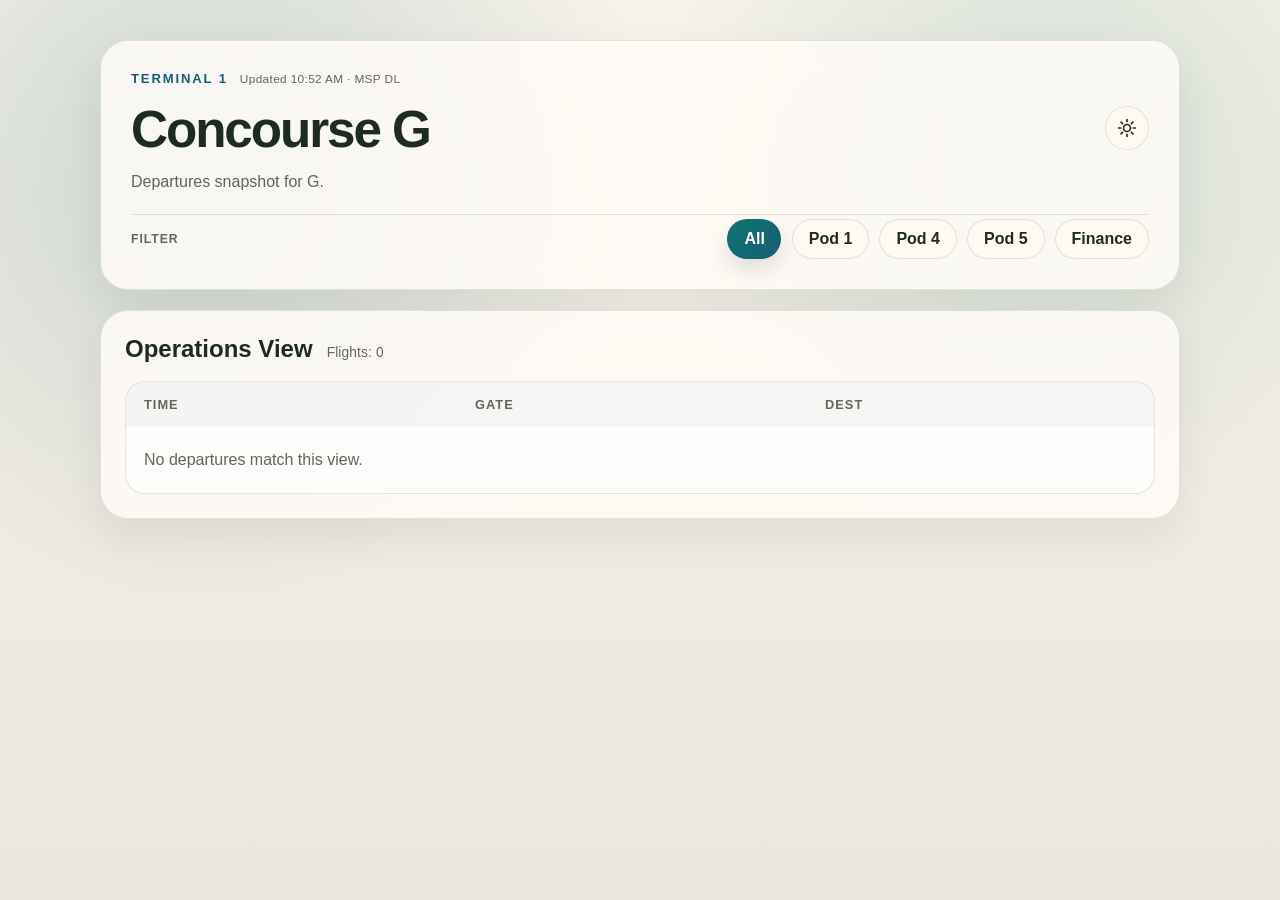
==== commit d19ae0a3: "Switch board source to MSP Delta departures" ====
--- a/docs/index.html
+++ b/docs/index.html
@@ -64,6 +64,7 @@
       </section>
     </main>
 
+    <script src="./vendor/anime.iife.min.js" defer></script>
     <script src="./app.js" defer></script>
   </body>
 </html>
--- a/docs/styles.css
+++ b/docs/styles.css
@@ -291,7 +291,7 @@
   border-radius: 999px;
   background: linear-gradient(135deg, var(--accent) 0%, var(--accent-strong) 100%);
   box-shadow: 0 10px 22px rgba(0, 0, 0, 0.12);
-  transition: transform 420ms cubic-bezier(0.2, 0.8, 0.2, 1), width 420ms cubic-bezier(0.2, 0.8, 0.2, 1), height 420ms cubic-bezier(0.2, 0.8, 0.2, 1);
+  will-change: transform, width, height;
   z-index: 0;
 }
 
@@ -334,10 +334,6 @@
   transition: transform 220ms ease, background 220ms ease, color 220ms ease, border-color 220ms ease;
 }
 
-.theme-cycle.is-spinning svg {
-  animation: theme-spin 360ms cubic-bezier(0.22, 1, 0.36, 1);
-}
-
 .board {
   margin-top: 20px;
   padding: 24px;
@@ -397,10 +393,6 @@
   border-radius: 20px;
   background: var(--table-surface);
   transition: border-color 180ms ease, box-shadow 180ms ease;
-}
-
-.table-wrap.is-refreshing {
-  animation: table-refresh 260ms cubic-bezier(0.2, 0.8, 0.2, 1);
 }
 
 table {
@@ -431,6 +423,10 @@
 .board-row {
   transform-origin: center;
   will-change: transform, opacity, background;
+}
+
+.board-row.is-exiting {
+  pointer-events: none;
 }
 
 .is-window {
@@ -451,11 +447,6 @@
     );
   background-repeat: no-repeat;
   background-size: 240% 100%;
-  animation: critical-row-sweep 760ms linear infinite;
-}
-
-.is-window-red-4 td:first-child {
-  animation: critical-row-sweep 760ms linear infinite;
 }
 
 .is-window-red-3 td {
@@ -518,42 +509,10 @@
   }
 }
 
-@keyframes theme-spin {
-  from {
-    transform: rotate(-18deg) scale(0.92);
-  }
-  55% {
-    transform: rotate(14deg) scale(1.04);
-  }
-  to {
-    transform: rotate(0deg) scale(1);
-  }
-}
-
-@keyframes table-refresh {
-  0% {
-    transform: translateY(8px);
-    opacity: 0.82;
-  }
-  100% {
-    transform: translateY(0);
-    opacity: 1;
-  }
-}
-
-@keyframes critical-row-sweep {
-  0% {
-    background-position: 140% 0;
-  }
-  100% {
-    background-position: -40% 0;
-  }
-}
-
 @media (prefers-reduced-motion: reduce) {
   .hero,
   .board,
-  .theme-cycle.is-spinning svg {
+  .theme-cycle svg {
     animation: none !important;
   }
 
@@ -565,9 +524,6 @@
     transition: none;
   }
 
-  .is-window-red-4 td {
-    animation: none !important;
-  }
 }
 
 @media (max-width: 760px) {
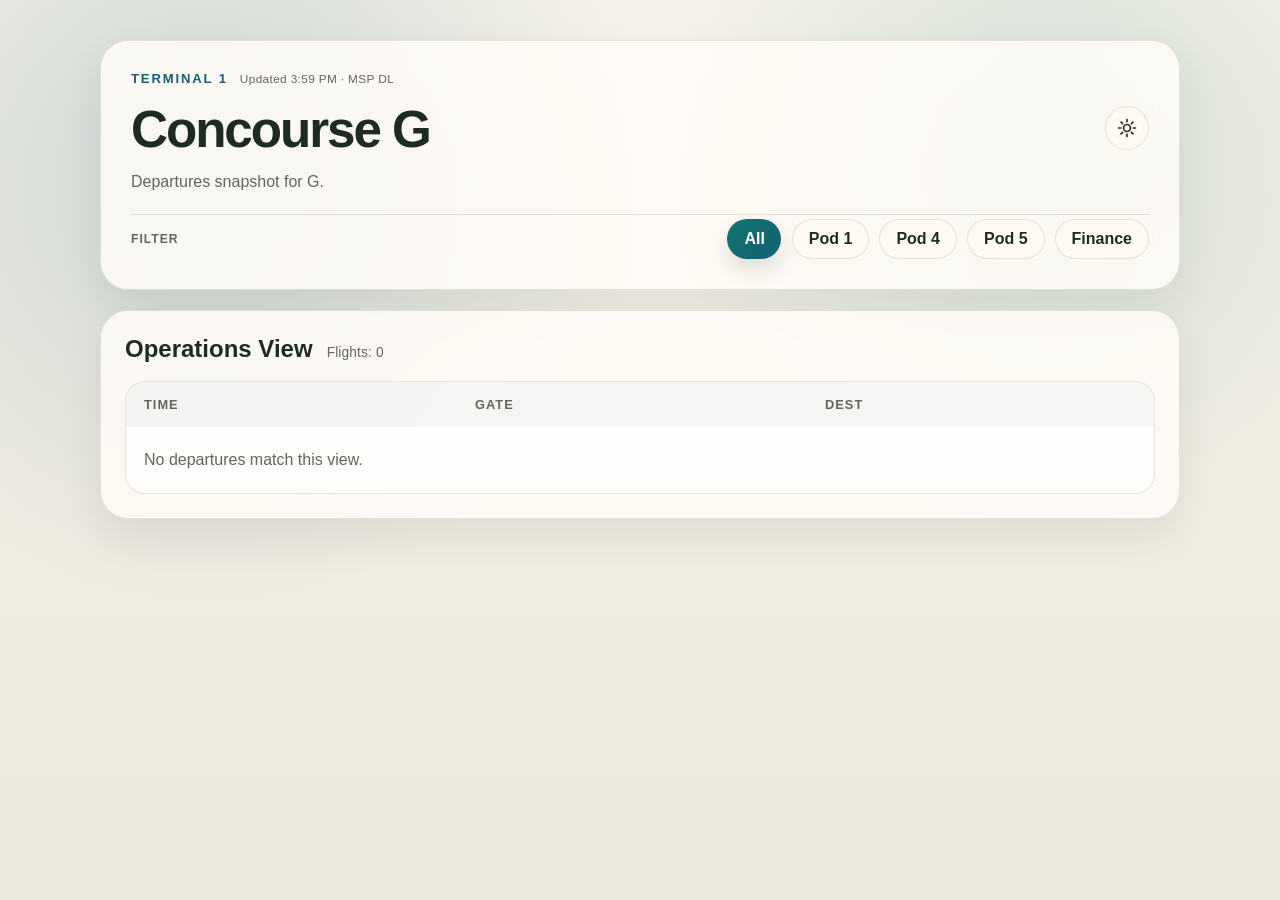
==== commit 5782f886: "Render finance filter as plain text" ====
--- a/docs/index.html
+++ b/docs/index.html
@@ -61,6 +61,7 @@
           </table>
           <div class="empty-state hidden" id="empty-state">No departures match this view.</div>
         </div>
+        <pre class="finance-plain hidden" id="finance-plain" aria-live="polite"></pre>
       </section>
     </main>
 
--- a/docs/styles.css
+++ b/docs/styles.css
@@ -395,6 +395,19 @@
   transition: border-color 180ms ease, box-shadow 180ms ease;
 }
 
+.finance-plain {
+  margin: 0;
+  padding: 4px 0 0;
+  background: transparent;
+  border: 0;
+  color: var(--ink);
+  font-family: "SFMono-Regular", "Menlo", "Monaco", "Consolas", monospace;
+  font-size: 0.98rem;
+  line-height: 1.6;
+  white-space: pre-wrap;
+  overflow-wrap: anywhere;
+}
+
 table {
   width: 100%;
   border-collapse: collapse;
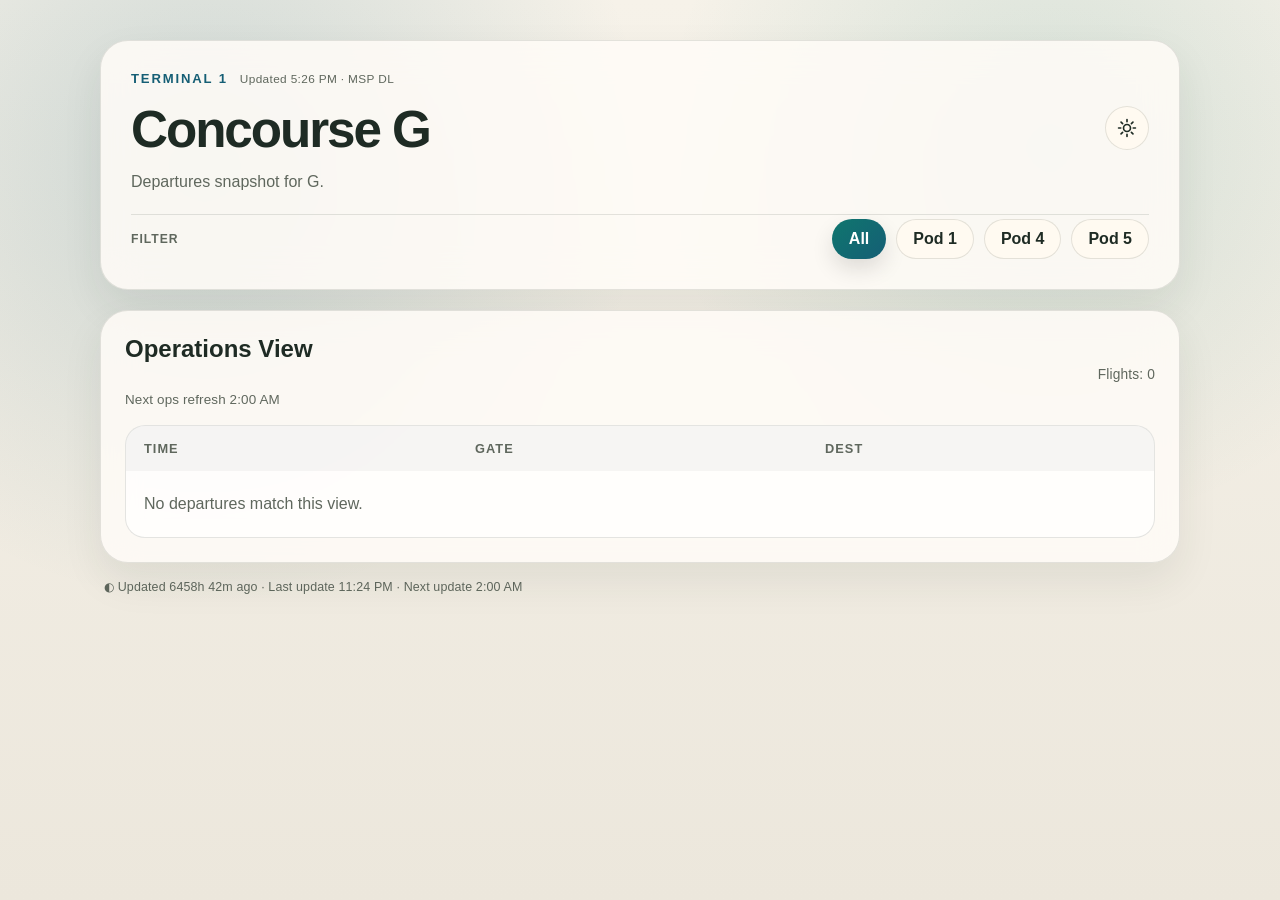
==== commit e1013890: "Stabilize finance diff contract and publish flow" ====
--- a/docs/index.html
+++ b/docs/index.html
@@ -61,8 +61,24 @@
           </table>
           <div class="empty-state hidden" id="empty-state">No departures match this view.</div>
         </div>
-        <pre class="finance-plain hidden" id="finance-plain" aria-live="polite"></pre>
+        <div class="finance-stack">
+          <div class="finance-plain hidden" id="finance-plain" aria-live="polite"></div>
+          <section class="finance-diff hidden" id="finance-diff" aria-live="polite">
+            <div class="finance-diff-head">
+              <div>
+                <p class="finance-diff-kicker">Current vs Recent Flights Run</p>
+                <h3 id="finance-diff-title">No changes detected</h3>
+              </div>
+              <p class="finance-diff-meta" id="finance-diff-meta"></p>
+            </div>
+            <div class="finance-diff-summary" id="finance-diff-summary"></div>
+            <div class="finance-diff-list" id="finance-diff-list"></div>
+          </section>
+        </div>
       </section>
+      <footer class="status-footer">
+        <p class="status-line" id="status-line">Status: Awaiting snapshot</p>
+      </footer>
     </main>
 
     <script src="./vendor/anime.iife.min.js" defer></script>
--- a/docs/styles.css
+++ b/docs/styles.css
@@ -16,6 +16,8 @@
   --accent-strong: #155e75;
   --accent-soft: rgba(15, 118, 110, 0.12);
   --accent-soft-strong: rgba(15, 118, 110, 0.18);
+  --diff-add: #22c55e;
+  --diff-remove: #ef4444;
   --button-text: #ffffff;
   --shadow: 0 18px 40px rgba(32, 45, 38, 0.08);
 }
@@ -252,6 +254,14 @@
   border-top: 1px solid var(--line);
 }
 
+.hero-toolbar.finance-toolbar {
+  justify-content: center;
+}
+
+.hero-toolbar.finance-toolbar .pod-filters {
+  justify-content: center;
+}
+
 .toolbar-label {
   color: var(--muted);
   font-size: 0.76rem;
@@ -314,6 +324,23 @@
   background: transparent;
   border-color: transparent;
   color: var(--button-text);
+}
+
+.finance-pill-pop {
+  box-shadow: 0 0 0 0 rgba(15, 118, 110, 0.36);
+  animation: finance-pill-pop 600ms ease-out;
+}
+
+.finance-pill-absorb {
+  animation: finance-pill-absorb 600ms ease-out;
+}
+
+.finance-subpill {
+  margin-left: -4px;
+  padding: 9px 12px;
+  font-size: 0.78rem;
+  border-top-left-radius: 14px;
+  border-bottom-left-radius: 14px;
 }
 
 .theme-cycle {
@@ -338,27 +365,60 @@
   margin-top: 20px;
   padding: 24px;
   animation: reveal-up 620ms cubic-bezier(0.2, 0.8, 0.2, 1) 80ms both;
+  transition: background 240ms ease, border-color 240ms ease, box-shadow 240ms ease;
+}
+
+.board.finance-mode {
+  background:
+    linear-gradient(180deg, rgba(255, 252, 247, 0.96) 0%, rgba(250, 245, 236, 0.92) 100%);
+  border-color: rgba(34, 45, 38, 0.16);
+  box-shadow:
+    0 18px 40px rgba(32, 45, 38, 0.08),
+    inset 0 1px 0 rgba(255, 255, 255, 0.6);
+}
+
+html[data-theme="dark"] .board.finance-mode,
+html[data-theme="slate"] .board.finance-mode,
+html[data-theme="plum"] .board.finance-mode,
+html[data-theme="marine"] .board.finance-mode,
+html[data-theme="olive"] .board.finance-mode,
+html[data-theme="ember"] .board.finance-mode {
+  background:
+    linear-gradient(180deg, rgba(20, 27, 35, 0.96) 0%, rgba(15, 21, 28, 0.94) 100%);
+  border-color: rgba(226, 232, 240, 0.16);
+  box-shadow:
+    0 24px 54px rgba(0, 0, 0, 0.32),
+    inset 0 1px 0 rgba(255, 255, 255, 0.04);
 }
 
 .board-header {
-  display: flex;
-  align-items: end;
-  justify-content: space-between;
-  gap: 16px;
+  display: grid;
+  gap: 10px;
   margin-bottom: 18px;
 }
 
 .board-heading {
+  display: grid;
+  grid-template-columns: minmax(0, 1fr);
+  align-items: start;
+  gap: 4px;
+  width: 100%;
+}
+
+.board-heading h2 {
+  min-width: 0;
+}
+
+.board.finance-mode .board-heading {
   display: flex;
   align-items: baseline;
-  gap: 14px;
-  flex-wrap: wrap;
+  gap: 10px;
 }
 
 .board-actions {
   display: grid;
-  gap: 10px;
-  justify-items: end;
+  gap: 6px;
+  justify-items: start;
 }
 
 .board-count {
@@ -368,12 +428,139 @@
   color: var(--muted);
   font-size: 0.86rem;
   letter-spacing: 0.01em;
+  white-space: nowrap;
+  justify-self: end;
 }
 
 .board-note {
   color: var(--muted);
-  text-align: right;
-  max-width: 40ch;
+  text-align: left;
+  max-width: none;
+  font-size: 0.84rem;
+  letter-spacing: 0.01em;
+  white-space: nowrap;
+}
+
+.board.finance-mode .board-note {
+  color: var(--accent-strong);
+}
+
+.board-title-note {
+  color: var(--accent-strong);
+  font-size: 0.68em;
+  font-weight: 600;
+  letter-spacing: 0.01em;
+}
+
+@keyframes finance-pill-pop {
+  0% {
+    box-shadow: 0 0 0 0 rgba(15, 118, 110, 0.5);
+    filter: brightness(1);
+  }
+  45% {
+    box-shadow: 0 0 0 38px rgba(15, 118, 110, 0.34);
+    filter: brightness(1.28);
+  }
+  100% {
+    box-shadow: 0 0 0 0 rgba(15, 118, 110, 0);
+    filter: brightness(1);
+  }
+}
+
+@keyframes finance-pill-absorb {
+  0% {
+    box-shadow: 0 0 0 38px rgba(15, 118, 110, 0.32);
+    filter: brightness(1.26);
+  }
+  55% {
+    box-shadow: 0 0 0 12px rgba(15, 118, 110, 0.34);
+    filter: brightness(1.12);
+  }
+  100% {
+    box-shadow: 0 0 0 0 rgba(15, 118, 110, 0);
+    filter: brightness(1);
+  }
+}
+
+.finance-cue-particle {
+  position: fixed;
+  left: 0;
+  top: 0;
+  width: 13px;
+  height: 13px;
+  border-radius: 2px;
+  pointer-events: none;
+  z-index: 40;
+  opacity: 0;
+  animation: finance-cue-particle-out 600ms ease-out forwards;
+}
+
+.finance-cue-particle-in {
+  animation-name: finance-cue-particle-in;
+}
+
+@keyframes finance-cue-particle-out {
+  0% {
+    opacity: 0;
+    transform: translate(-50%, -50%) scale(0.7) rotate(0deg);
+  }
+  18% {
+    opacity: 1;
+  }
+  100% {
+    opacity: 0;
+    transform:
+      translate(calc(-50% + var(--finance-cue-x)), calc(-50% + var(--finance-cue-y)))
+      scale(0.9)
+      rotate(var(--finance-cue-rotation));
+  }
+}
+
+@keyframes finance-cue-particle-in {
+  0% {
+    opacity: 0;
+    transform:
+      translate(calc(-50% + var(--finance-cue-x)), calc(-50% + var(--finance-cue-y)))
+      scale(0.9)
+      rotate(var(--finance-cue-rotation));
+  }
+  20% {
+    opacity: 1;
+  }
+  100% {
+    opacity: 0;
+    transform: translate(-50%, -50%) scale(0.55) rotate(0deg);
+  }
+}
+
+.compare-button {
+  appearance: none;
+  border: 1px solid transparent;
+  border-radius: 999px;
+  background: linear-gradient(135deg, var(--accent) 0%, var(--accent-strong) 100%);
+  color: var(--button-text);
+  cursor: pointer;
+  font: inherit;
+  font-size: 0.84rem;
+  font-weight: 700;
+  padding: 8px 12px;
+  transition: transform 180ms ease, opacity 180ms ease, filter 180ms ease;
+  font-size: 0.78rem;
+}
+
+.compare-button:hover {
+  transform: translateY(-1px);
+}
+
+.compare-button:disabled {
+  cursor: wait;
+  opacity: 0.72;
+}
+
+.compare-button.subtle {
+  background: var(--panel-strong);
+  border-color: var(--line);
+  color: var(--ink);
 }
 
 .flight-cell,
@@ -397,15 +584,182 @@
 
 .finance-plain {
   margin: 0;
-  padding: 4px 0 0;
-  background: transparent;
-  border: 0;
+  padding: 22px 24px;
+  background:
+    linear-gradient(180deg, rgba(255, 255, 255, 0.78) 0%, rgba(252, 249, 242, 0.92) 100%);
+  border: 1px solid var(--line);
+  border-radius: 20px;
+  box-shadow:
+    inset 0 1px 0 rgba(255, 255, 255, 0.72),
+    inset 0 -1px 0 rgba(34, 45, 38, 0.04);
   color: var(--ink);
   font-family: "SFMono-Regular", "Menlo", "Monaco", "Consolas", monospace;
-  font-size: 0.98rem;
-  line-height: 1.6;
-  white-space: pre-wrap;
-  overflow-wrap: anywhere;
+  font-size: 0.96rem;
+  line-height: 1.72;
+  letter-spacing: 0.01em;
+  white-space: pre;
+  overflow-x: auto;
+  overflow-y: hidden;
+}
+
+.finance-plain.is-diff {
+  white-space: normal;
+}
+
+.finance-table-line,
+.finance-record-base,
+.finance-overlay-line {
+  display: block;
+  white-space: pre;
+}
+
+.finance-table-line-header {
+  color: var(--ink);
+  font-weight: 700;
+}
+
+.finance-record {
+  display: block;
+}
+
+.finance-record-base {
+  color: var(--ink);
+}
+
+.finance-record-overlays {
+  display: block;
+}
+
+.finance-overlay-line {
+  position: relative;
+}
+
+.finance-overlay-line-added {
+  color: var(--diff-add);
+}
+
+.finance-overlay-line-removed {
+  color: var(--diff-remove);
+}
+
+.finance-stack {
+  position: relative;
+}
+
+.finance-diff {
+  margin-top: 10px;
+  padding: 0 4px;
+  color: var(--muted);
+}
+
+.finance-diff-head {
+  display: block;
+}
+
+.finance-diff-kicker {
+  display: none;
+}
+
+.finance-diff-head h3 {
+  margin: 0;
+  color: var(--muted);
+  font-size: 0.82rem;
+  font-weight: 700;
+}
+
+.finance-diff-meta {
+  margin-top: 4px;
+  color: var(--muted);
+  font-size: 0.76rem;
+  text-align: left;
+}
+
+.finance-diff-summary {
+  display: none;
+}
+
+.finance-diff-list {
+  display: none;
+}
+
+.diff-table-line {
+  display: block;
+}
+
+.diff-table-line-header {
+  color: var(--ink);
+}
+
+.diff-table-line-added {
+  color: var(--diff-add);
+}
+
+.diff-table-line-removed {
+  color: var(--diff-remove);
+}
+
+.diff-line-prefix {
+  display: inline-block;
+  width: 2ch;
+  color: var(--muted);
+  font-weight: 700;
+}
+
+.diff-line-prefix-added {
+  color: var(--diff-add);
+}
+
+.diff-line-prefix-removed {
+  color: var(--diff-remove);
+}
+
+.diff-line-content {
+  position: relative;
+  display: inline-block;
+  color: var(--ink);
+}
+
+.diff-line-content-added {
+  color: var(--diff-add);
+}
+
+.diff-line-content-removed {
+  color: var(--diff-remove);
+}
+
+.diff-line-text {
+  display: inline-block;
+}
+
+.diff-line-text-removed {
+  text-decoration: none;
+}
+
+.diff-strike-draw {
+  position: absolute;
+  left: 0;
+  right: 0;
+  top: 50%;
+  height: 2px;
+  border-radius: 999px;
+  background: currentColor;
+  opacity: 0;
+  transform: scaleX(0);
+  transform-origin: left center;
+}
+
+
+html[data-theme="dark"] .finance-plain,
+html[data-theme="slate"] .finance-plain,
+html[data-theme="plum"] .finance-plain,
+html[data-theme="marine"] .finance-plain,
+html[data-theme="olive"] .finance-plain,
+html[data-theme="ember"] .finance-plain {
+  background:
+    linear-gradient(180deg, rgba(9, 13, 18, 0.72) 0%, rgba(13, 18, 24, 0.9) 100%);
+  box-shadow:
+    inset 0 1px 0 rgba(255, 255, 255, 0.04),
+    inset 0 -1px 0 rgba(0, 0, 0, 0.22);
 }
 
 table {
@@ -442,24 +796,8 @@
   pointer-events: none;
 }
 
-.is-window {
-  transition: background 220ms ease;
-}
-
 .is-window-red-4 td {
-  background-image:
-    linear-gradient(
-      90deg,
-      transparent 0%,
-      rgba(153, 27, 27, 0.05) 28%,
-      rgba(153, 27, 27, 0.16) 46%,
-      rgba(127, 29, 29, 0.34) 50%,
-      rgba(153, 27, 27, 0.16) 54%,
-      rgba(153, 27, 27, 0.05) 72%,
-      transparent 100%
-    );
-  background-repeat: no-repeat;
-  background-size: 240% 100%;
+  background: transparent;
 }
 
 .is-window-red-3 td {
@@ -484,6 +822,33 @@
 
 .is-window-yellow-1 td {
   background: transparent;
+}
+
+.red-alert-cell {
+  position: relative;
+  overflow: hidden;
+}
+
+.red-alert-cell > * {
+  position: relative;
+  z-index: 1;
+}
+
+.red-alert-sweep {
+  position: absolute;
+  inset: -1px auto -1px -40%;
+  width: 40%;
+  pointer-events: none;
+  opacity: 0;
+  z-index: 0;
+  background: linear-gradient(
+    90deg,
+    transparent 0%,
+    rgba(239, 68, 68, 0.08) 18%,
+    rgba(239, 68, 68, 0.28) 48%,
+    rgba(239, 68, 68, 0.08) 82%,
+    transparent 100%
+  );
 }
 
 .time-cell {
@@ -502,9 +867,83 @@
   font-weight: 700;
 }
 
+.destination-cell {
+  min-width: 0;
+}
+
+.destination-wrap {
+  display: flex;
+  align-items: center;
+  gap: 10px;
+  min-width: 0;
+  flex-wrap: wrap;
+}
+
+.destination-text {
+  min-width: 0;
+}
+
+.status-badge {
+  display: inline-flex;
+  align-items: center;
+  padding: 4px 8px;
+  border-radius: 999px;
+  border: 1px solid var(--line);
+  background: var(--panel-strong);
+  color: var(--muted);
+  font-size: 0.72rem;
+  font-weight: 700;
+  letter-spacing: 0.03em;
+  line-height: 1;
+  white-space: nowrap;
+}
+
+.status-boarding {
+  border-color: rgba(15, 118, 110, 0.28);
+  background: rgba(15, 118, 110, 0.12);
+  color: var(--accent-strong);
+}
+
+.status-delayed {
+  border-color: rgba(202, 138, 4, 0.28);
+  background: rgba(234, 179, 8, 0.14);
+  color: #9a6700;
+}
+
+.status-cancelled {
+  border-color: rgba(185, 28, 28, 0.26);
+  background: rgba(239, 68, 68, 0.14);
+  color: #b91c1c;
+}
+
+.status-departed {
+  border-color: rgba(100, 116, 139, 0.22);
+  background: rgba(100, 116, 139, 0.1);
+  color: var(--muted);
+}
+
+.status-ontime {
+  border-color: rgba(34, 197, 94, 0.22);
+  background: rgba(34, 197, 94, 0.12);
+  color: #15803d;
+}
+
 .empty-state {
   padding: 24px 18px;
   color: var(--muted);
+}
+
+.status-footer {
+  display: block;
+  margin-top: 16px;
+  padding: 0 4px;
+}
+
+.status-line {
+  margin: 0;
+  color: var(--muted);
+  font-size: 0.78rem;
+  letter-spacing: 0.01em;
 }
 
 .hidden {
@@ -531,8 +970,6 @@
 
   .theme-cycle,
   .pill,
-  .is-window,
-  .is-window-red-4 td,
   .filter-indicator {
     transition: none;
   }
@@ -558,16 +995,34 @@
     padding: 18px;
   }
 
-  .board-header {
+  .finance-plain {
+    padding: 18px 16px;
+    font-size: 0.9rem;
+  }
+
+  .board-heading {
+    gap: 6px;
+  }
+
+  .board.finance-mode .board-heading {
+    display: block;
+  }
+
+  .board-title-note {
+    display: inline;
+  }
+
+  .board-note {
+    text-align: left;
+    white-space: normal;
+  }
+
+  .finance-diff-head {
     flex-direction: column;
     align-items: start;
   }
 
-  .board-actions {
-    justify-items: start;
-  }
-
-  .board-note {
+  .finance-diff-meta {
     text-align: left;
   }
 
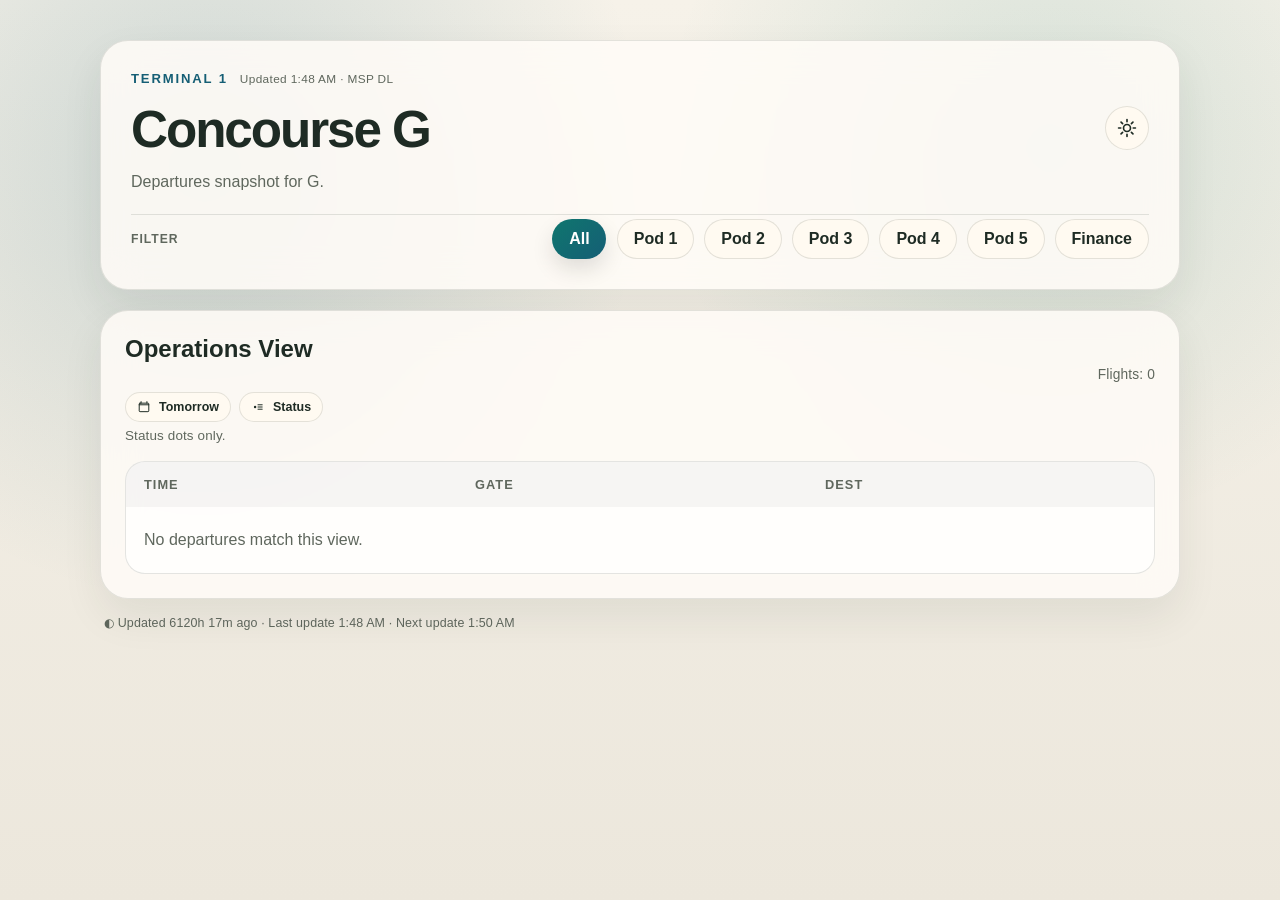
==== commit f3e5a6b8: "Refine finance diffs and ops controls" ====
--- a/docs/index.html
+++ b/docs/index.html
@@ -51,6 +51,7 @@
             <p class="board-count" id="visible-count">Flights: 0</p>
           </div>
           <div class="board-actions">
+            <div class="board-controls" id="board-controls"></div>
             <p class="board-note hidden" id="board-note"></p>
           </div>
         </div>
@@ -62,7 +63,6 @@
           <div class="empty-state hidden" id="empty-state">No departures match this view.</div>
         </div>
         <div class="finance-stack">
-          <div class="finance-plain hidden" id="finance-plain" aria-live="polite"></div>
           <section class="finance-diff hidden" id="finance-diff" aria-live="polite">
             <div class="finance-diff-head">
               <div>
@@ -71,9 +71,10 @@
               </div>
               <p class="finance-diff-meta" id="finance-diff-meta"></p>
             </div>
+            <div class="finance-diff-list" id="finance-diff-list"></div>
             <div class="finance-diff-summary" id="finance-diff-summary"></div>
-            <div class="finance-diff-list" id="finance-diff-list"></div>
           </section>
+          <div class="finance-plain hidden" id="finance-plain" aria-live="polite"></div>
         </div>
       </section>
       <footer class="status-footer">
--- a/docs/styles.css
+++ b/docs/styles.css
@@ -328,11 +328,11 @@
 
 .finance-pill-pop {
   box-shadow: 0 0 0 0 rgba(15, 118, 110, 0.36);
-  animation: finance-pill-pop 600ms ease-out;
+  animation: finance-pill-pop 260ms ease-out;
 }
 
 .finance-pill-absorb {
-  animation: finance-pill-absorb 600ms ease-out;
+  animation: finance-pill-absorb 260ms ease-out;
 }
 
 .finance-subpill {
@@ -412,6 +412,7 @@
 .board.finance-mode .board-heading {
   display: flex;
   align-items: baseline;
+  flex-wrap: wrap;
   gap: 10px;
 }
 
@@ -419,6 +420,12 @@
   display: grid;
   gap: 6px;
   justify-items: start;
+}
+
+.board-controls {
+  display: inline-flex;
+  gap: 8px;
+  flex-wrap: wrap;
 }
 
 .board-count {
@@ -454,12 +461,12 @@
 
 @keyframes finance-pill-pop {
   0% {
-    box-shadow: 0 0 0 0 rgba(15, 118, 110, 0.5);
+    box-shadow: 0 0 0 0 rgba(15, 118, 110, 0.28);
     filter: brightness(1);
   }
   45% {
-    box-shadow: 0 0 0 38px rgba(15, 118, 110, 0.34);
-    filter: brightness(1.28);
+    box-shadow: 0 0 0 10px rgba(15, 118, 110, 0.12);
+    filter: brightness(1.06);
   }
   100% {
     box-shadow: 0 0 0 0 rgba(15, 118, 110, 0);
@@ -469,12 +476,12 @@
 
 @keyframes finance-pill-absorb {
   0% {
-    box-shadow: 0 0 0 38px rgba(15, 118, 110, 0.32);
-    filter: brightness(1.26);
+    box-shadow: 0 0 0 10px rgba(15, 118, 110, 0.12);
+    filter: brightness(1.05);
   }
   55% {
-    box-shadow: 0 0 0 12px rgba(15, 118, 110, 0.34);
-    filter: brightness(1.12);
+    box-shadow: 0 0 0 4px rgba(15, 118, 110, 0.08);
+    filter: brightness(1.02);
   }
   100% {
     box-shadow: 0 0 0 0 rgba(15, 118, 110, 0);
@@ -486,13 +493,13 @@
   position: fixed;
   left: 0;
   top: 0;
-  width: 13px;
-  height: 13px;
+  width: 6px;
+  height: 6px;
   border-radius: 2px;
   pointer-events: none;
   z-index: 40;
   opacity: 0;
-  animation: finance-cue-particle-out 600ms ease-out forwards;
+  animation: finance-cue-particle-out 260ms ease-out forwards;
 }
 
 .finance-cue-particle-in {
@@ -561,6 +568,35 @@
   background: var(--panel-strong);
   border-color: var(--line);
   color: var(--ink);
+}
+
+.control-chip {
+  display: inline-flex;
+  align-items: center;
+  gap: 8px;
+  padding: 7px 11px;
+  border-color: rgba(34, 45, 38, 0.12);
+}
+
+.control-chip.is-active {
+  background: linear-gradient(135deg, var(--accent) 0%, var(--accent-strong) 100%);
+  border-color: transparent;
+  color: var(--button-text);
+}
+
+.control-chip-icon {
+  display: inline-flex;
+  width: 14px;
+  height: 14px;
+}
+
+.control-chip-icon svg {
+  width: 100%;
+  height: 100%;
+}
+
+.control-chip-label {
+  line-height: 1;
 }
 
 .flight-cell,
@@ -675,11 +711,80 @@
 }
 
 .finance-diff-summary {
-  display: none;
+  display: grid;
+  gap: 10px;
+  margin-top: 10px;
 }
 
 .finance-diff-list {
-  display: none;
+  display: grid;
+  gap: 6px;
+  margin-top: 8px;
+}
+
+.finance-diff-filters {
+  display: grid;
+  gap: 10px;
+}
+
+.finance-diff-filter-group {
+  display: grid;
+  gap: 8px;
+}
+
+.finance-diff-filter-label {
+  color: var(--muted);
+  font-size: 0.76rem;
+  font-weight: 700;
+  letter-spacing: 0.08em;
+  text-transform: uppercase;
+}
+
+.finance-diff-filter-chips {
+  display: flex;
+  gap: 8px;
+  flex-wrap: wrap;
+}
+
+.finance-diff-chip {
+  padding: 7px 11px;
+  font-size: 0.76rem;
+}
+
+.finance-diff-chip.active {
+  background: var(--accent);
+  border-color: var(--accent);
+  color: var(--button-text);
+}
+
+.finance-custom-range {
+  display: flex;
+  gap: 10px;
+  flex-wrap: wrap;
+  align-items: center;
+}
+
+.finance-custom-range-field {
+  display: inline-flex;
+  gap: 8px;
+  align-items: center;
+  color: var(--muted);
+  font-size: 0.82rem;
+}
+
+.finance-time-input {
+  border: 1px solid var(--line);
+  border-radius: 10px;
+  background: var(--panel-strong);
+  color: var(--ink);
+  font: inherit;
+  padding: 6px 10px;
+}
+
+.finance-diff-status {
+  margin: 0;
+  color: var(--muted);
+  font-size: 0.84rem;
 }
 
 .diff-table-line {
@@ -898,16 +1003,25 @@
   white-space: nowrap;
 }
 
+.status-dot {
+  width: 11px;
+  height: 11px;
+  border-radius: 999px;
+  background: currentColor;
+  color: #46515e;
+  box-shadow: 0 0 0 3px rgba(0, 0, 0, 0.06);
+}
+
 .status-boarding {
   border-color: rgba(15, 118, 110, 0.28);
   background: rgba(15, 118, 110, 0.12);
-  color: var(--accent-strong);
+  color: #1d4ed8;
 }
 
 .status-delayed {
   border-color: rgba(202, 138, 4, 0.28);
   background: rgba(234, 179, 8, 0.14);
-  color: #9a6700;
+  color: #92400e;
 }
 
 .status-cancelled {
@@ -919,7 +1033,7 @@
 .status-departed {
   border-color: rgba(100, 116, 139, 0.22);
   background: rgba(100, 116, 139, 0.1);
-  color: var(--muted);
+  color: #475569;
 }
 
 .status-ontime {
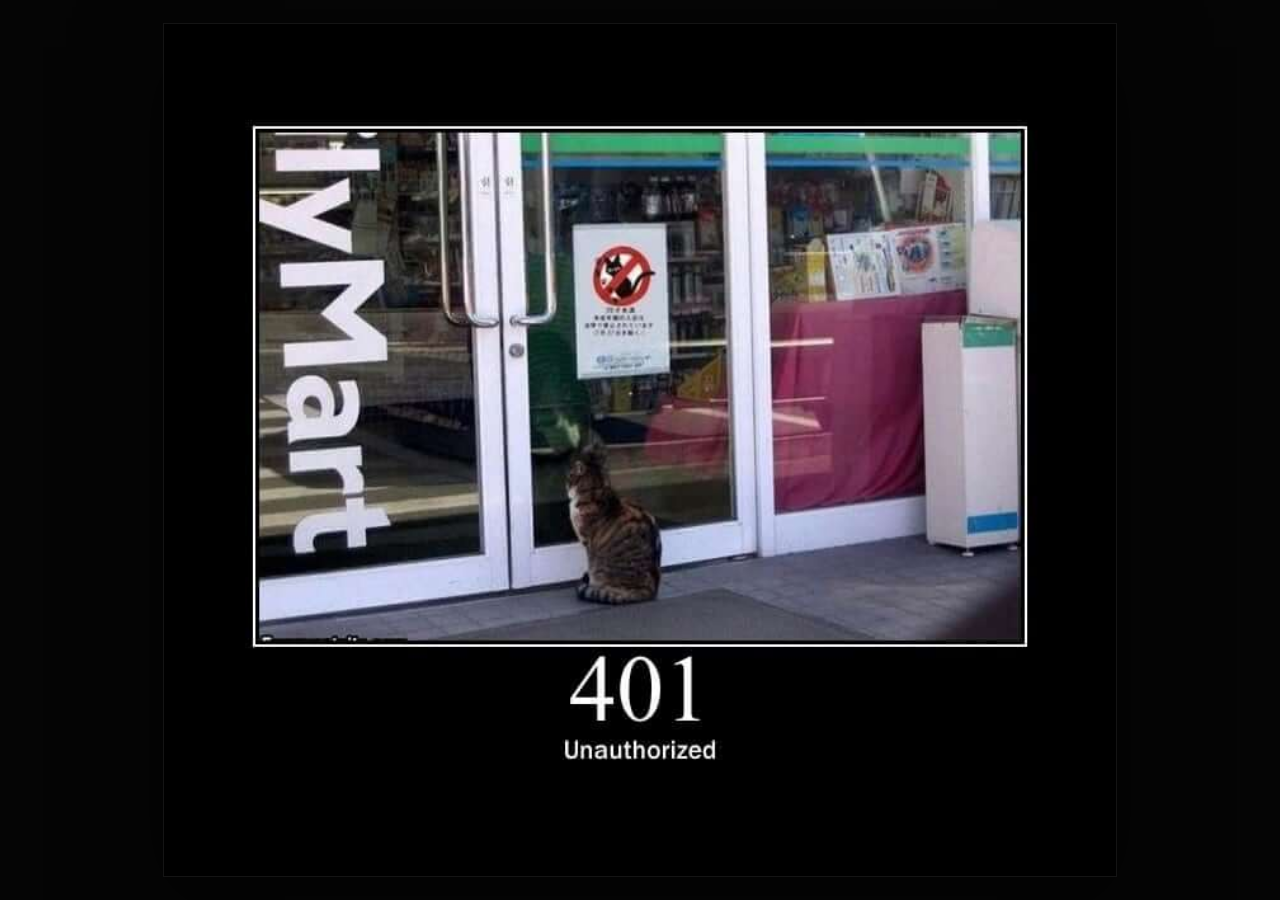
==== commit 0ba75a58: "Replace public site with 401 photo" ====
--- a/docs/index.html
+++ b/docs/index.html
@@ -3,86 +3,50 @@
   <head>
     <meta charset="utf-8">
     <meta name="viewport" content="width=device-width, initial-scale=1">
-    <title>MSP Flight Board</title>
-    <script>
-      try {
-        const theme = localStorage.getItem("mspage-gcon-theme");
-        if (theme) {
-          document.documentElement.dataset.theme = theme;
-        }
-      } catch (error) {
-        console.warn("Theme preference unavailable.", error);
+    <title>401</title>
+    <style>
+      :root {
+        color-scheme: dark;
+        --bg: #050505;
+        --frame: rgba(255, 255, 255, 0.08);
       }
-    </script>
-    <link rel="stylesheet" href="./styles.css">
+
+      html, body {
+        margin: 0;
+        min-height: 100%;
+        background: var(--bg);
+      }
+
+      body {
+        display: grid;
+        place-items: center;
+        min-height: 100vh;
+        overflow: hidden;
+      }
+
+      .photo {
+        width: min(100vw, 1000px);
+        height: min(100vh, 1000px);
+        display: grid;
+        place-items: center;
+        padding: clamp(12px, 2vw, 24px);
+        box-sizing: border-box;
+      }
+
+      img {
+        width: 100%;
+        height: 100%;
+        object-fit: contain;
+        display: block;
+        box-shadow: 0 24px 80px rgba(0, 0, 0, 0.55);
+        border: 1px solid var(--frame);
+        background: #000;
+      }
+    </style>
   </head>
   <body>
-    <main class="shell">
-      <section class="hero">
-        <div class="eyebrow-row">
-          <p class="eyebrow">Terminal 1</p>
-          <p class="eyebrow-meta" id="last-updated-inline">Awaiting snapshot</p>
-        </div>
-        <div class="hero-heading">
-          <div class="hero-copy">
-            <h1>Concourse G</h1>
-            <p class="lede">
-              Departures snapshot for G.
-            </p>
-          </div>
-          <div class="theme-inline">
-            <button type="button" class="theme-cycle" id="theme-cycle" aria-label="Cycle theme">
-              <svg viewBox="0 0 24 24" role="presentation" focusable="false">
-                <circle cx="12" cy="12" r="4" fill="none" stroke="currentColor" stroke-width="1.8"/>
-              </svg>
-            </button>
-          </div>
-        </div>
-        <div class="hero-toolbar">
-          <span class="toolbar-label">Filter</span>
-          <div class="pod-filters" id="pod-filters" aria-label="Board filters"></div>
-        </div>
-      </section>
-
-      <section class="board">
-        <div class="board-header">
-          <div class="board-heading">
-            <h2 id="board-title">Operations View</h2>
-            <p class="board-count" id="visible-count">Flights: 0</p>
-          </div>
-          <div class="board-actions">
-            <div class="board-controls" id="board-controls"></div>
-            <p class="board-note hidden" id="board-note"></p>
-          </div>
-        </div>
-        <div class="table-wrap">
-          <table>
-            <thead id="departures-head"></thead>
-            <tbody id="departures-body"></tbody>
-          </table>
-          <div class="empty-state hidden" id="empty-state">No departures match this view.</div>
-        </div>
-        <div class="finance-stack">
-          <section class="finance-diff hidden" id="finance-diff" aria-live="polite">
-            <div class="finance-diff-head">
-              <div>
-                <p class="finance-diff-kicker">Current vs Recent Flights Run</p>
-                <h3 id="finance-diff-title">No changes detected</h3>
-              </div>
-              <p class="finance-diff-meta" id="finance-diff-meta"></p>
-            </div>
-            <div class="finance-diff-list" id="finance-diff-list"></div>
-            <div class="finance-diff-summary" id="finance-diff-summary"></div>
-          </section>
-          <div class="finance-plain hidden" id="finance-plain" aria-live="polite"></div>
-        </div>
-      </section>
-      <footer class="status-footer">
-        <p class="status-line" id="status-line">Status: Awaiting snapshot</p>
-      </footer>
+    <main class="photo" aria-label="401 photo">
+      <img src="assets/401.jpg" alt="401 unauthorized poster with a cat">
     </main>
-
-    <script src="./vendor/anime.iife.min.js" defer></script>
-    <script src="./app.js" defer></script>
   </body>
 </html>
